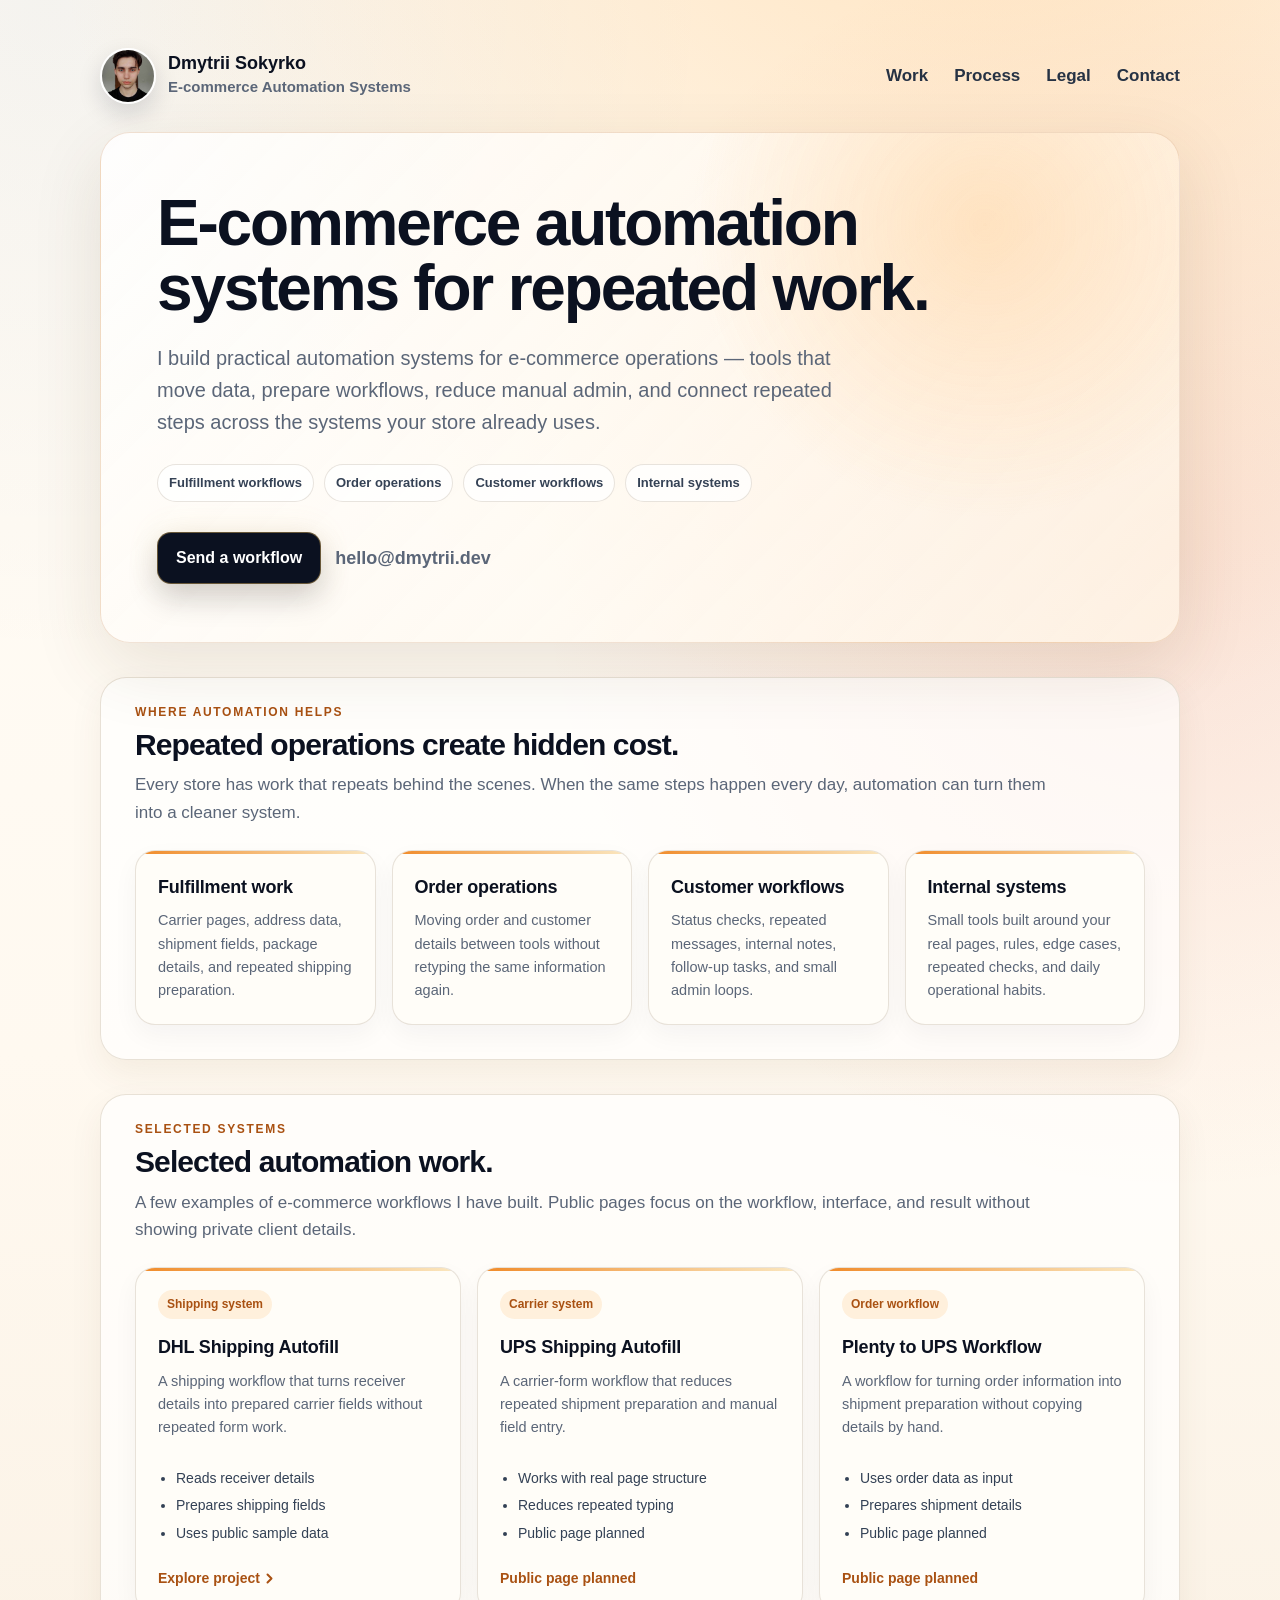
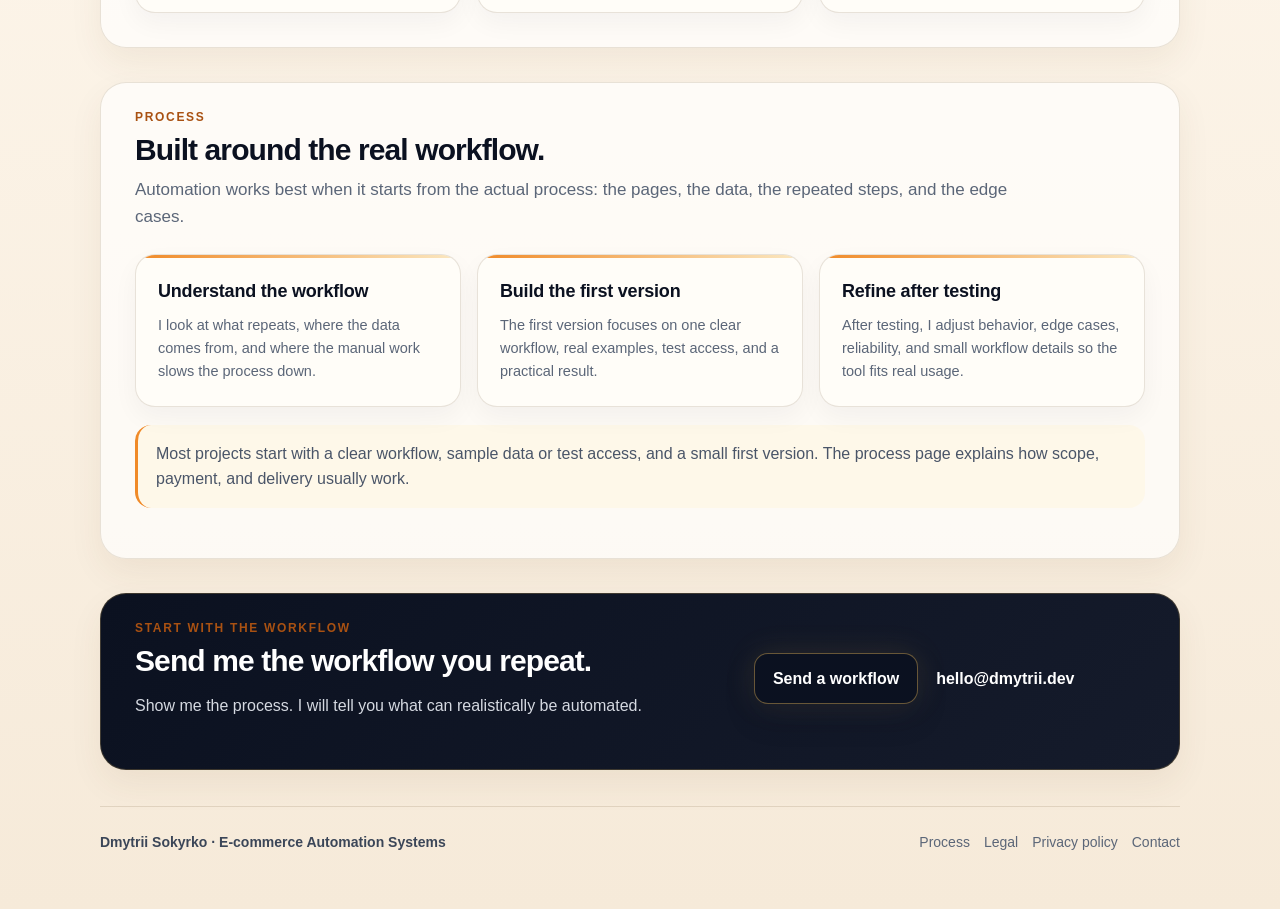
==== index.html @ 14b7df11 "Update index.html" ====
<!DOCTYPE html>
<html lang="en">
<head>
  <meta charset="UTF-8" />
  <meta name="viewport" content="width=device-width, initial-scale=1.0" />

  <title>Dmytrii Sokyrko — E-commerce Automation Systems</title>
  <meta name="description" content="Custom browser automation and workflow tools for repetitive e-commerce operations." />

  <link rel="stylesheet" href="site.css" />
</head>

<body>
  <main class="page">
    <nav class="nav">
      <a class="brand" href="/">
        <img class="avatar" src="profile.jpg" alt="Dmytrii Sokyrko" />
        <span class="brand-text">
          <strong>Dmytrii Sokyrko</strong>
          <span>E-commerce Automation Systems</span>
        </span>
      </a>

      <div class="nav-links">
        <a href="#work">Work</a>
        <a href="/process">Process</a>
        <a href="/legal">Legal</a>
        <a href="mailto:hello@dmytrii.dev">Contact</a>
      </div>
    </nav>

    <section class="hero hero-showcase">
      <div class="hero-copy">    
        <h1>E-commerce automation systems for repeated work.</h1>
    
        <p class="hero-subtitle">
          I build practical automation systems for e-commerce operations — tools that move data,
          prepare workflows, reduce manual admin, and connect repeated steps across the systems your store already uses.
        </p>
    
        <div class="hero-proof">
          <span class="proof-pill">Fulfillment workflows</span>
          <span class="proof-pill">Order operations</span>
          <span class="proof-pill">Customer workflows</span>
          <span class="proof-pill">Internal systems</span>
        </div>
    
        <div class="actions">
          <a class="button button-primary" href="mailto:hello@dmytrii.dev" onclick="handleContactClick(event)">Send a workflow</a>
          <button class="email-button" type="button" onclick="copyEmail()">hello@dmytrii.dev</button>
        </div>
      </div>
    </section>

    <section class="section">
      <div class="section-header">
        <div class="kicker">Where automation helps</div>
        <h2>Repeated operations create hidden cost.</h2>
        <p>
          Every store has work that repeats behind the scenes. When the same steps happen every day,
          automation can turn them into a cleaner system.
        </p>
      </div>

      <div class="grid-4">
        <div class="card">
          <h3>Fulfillment work</h3>
          <p>Carrier pages, address data, shipment fields, package details, and repeated shipping preparation.</p>
        </div>
        
        <div class="card">
          <h3>Order operations</h3>
          <p>Moving order and customer details between tools without retyping the same information again.</p>
        </div>
        
        <div class="card">
          <h3>Customer workflows</h3>
          <p>Status checks, repeated messages, internal notes, follow-up tasks, and small admin loops.</p>
        </div>
        
        <div class="card">
          <h3>Internal systems</h3>
          <p>Small tools built around your real pages, rules, edge cases, repeated checks, and daily operational habits.</p>
        </div>
      </div>
    </section>

    <section class="section" id="work">
      <div class="section-header">
        <div class="kicker">Selected systems</div>
        <h2>Selected automation work.</h2>
        <p>
          A few examples of e-commerce workflows I have built. Public pages focus on the workflow,
          interface, and result without showing private client details.
        </p>
      </div>

      <div class="grid-3">
        <a class="card work-card" href="/dhl-shipping-autofill">
          <span class="tag">Shipping system</span>
            <h3>DHL Shipping Autofill</h3>
            <p>A shipping workflow that turns receiver details into prepared carrier fields without repeated form work.</p>
            <ul>
              <li>Reads receiver details</li>
              <li>Prepares shipping fields</li>
              <li>Uses public sample data</li>
            </ul>
            <div class="bottom">
              Explore project
              <svg class="hover-arrow" viewBox="0 0 10 10" aria-hidden="true">
                <path class="arrow-line" d="M0.5 5.5h7"></path>
                <path class="arrow-head" d="M1.5 1.5l4 4-4 4"></path>
              </svg>
            </div>
          </a>
        
        <div class="card work-card">
          <span class="tag">Carrier system</span>
            <h3>UPS Shipping Autofill</h3>
            <p>A carrier-form workflow that reduces repeated shipment preparation and manual field entry.</p>
            <ul>
              <li>Works with real page structure</li>
              <li>Reduces repeated typing</li>
              <li>Public page planned</li>
            </ul>
          <span class="bottom">Public page planned</span>
        </div>
        
        <div class="card work-card">
          <span class="tag">Order workflow</span>
            <h3>Plenty to UPS Workflow</h3>
            <p>A workflow for turning order information into shipment preparation without copying details by hand.</p>
            <ul>
              <li>Uses order data as input</li>
              <li>Prepares shipment details</li>
              <li>Public page planned</li>
            </ul>
            <span class="bottom">Public page planned</span>
          </div>
        </div>
    </section>

    <section class="section">
      <div class="section-header">
        <div class="kicker">Process</div>
        <h2>Built around the real workflow.</h2>
        <p>
          Automation works best when it starts from the actual process: the pages, the data, the repeated steps, and the edge cases.
        </p>
      </div>

      <div class="grid-3 steps">
        <div class="card step">
          <h3>Understand the workflow</h3>
          <p>I look at what repeats, where the data comes from, and where the manual work slows the process down.</p>
        </div>
        
        <div class="card step">
          <h3>Build the first version</h3>
          <p>The first version focuses on one clear workflow, real examples, test access, and a practical result.</p>
        </div>
        
        <div class="card step">
          <h3>Refine after testing</h3>
          <p>After testing, I adjust behavior, edge cases, reliability, and small workflow details so the tool fits real usage.</p>
        </div>
      </div>

      <p class="note" style="margin-top: 18px;">
        Most projects start with a clear workflow, sample data or test access, and a small first version. The process page explains how scope, payment, and delivery usually work.
      </p>
    </section>

    <section class="section section-dark">
      <div class="cta-panel">
        <div>
          <div class="kicker">Start with the workflow</div>
          <h2>Send me the workflow you repeat.</h2>
          <p>
            Show me the process. I will tell you what can realistically be automated.
          </p>
        </div>

        <div class="cta-actions">
          <a class="button button-primary" href="mailto:hello@dmytrii.dev" onclick="handleContactClick(event)">Send a workflow</a>
          <button class="email-button" style="color: white;" type="button" onclick="copyEmail()">hello@dmytrii.dev</button>
        </div>
      </div>
    </section>

    <footer class="footer">
      <div class="footer-brand">Dmytrii Sokyrko · E-commerce Automation Systems</div>
      <div class="footer-links">
        <a href="/process">Process</a>
        <a href="/legal">Legal</a>
        <a href="/privacy">Privacy policy</a>
        <a href="mailto:hello@dmytrii.dev">Contact</a>
      </div>
    </footer>
  </main>

  <div id="toast" class="toast">Email copied to clipboard</div>

  <script>
    const email = "hello@dmytrii.dev";
    const toastDurationMs = 4500;

    async function copyEmail() {
      try {
        await navigator.clipboard.writeText(email);
        showToast("Email copied to clipboard");
      } catch (error) {
        showToast("Copy failed — email: " + email);
      }
    }

    function handleContactClick(event) {
      let leftPage = false;

      const markLeft = () => {
        leftPage = true;
      };

      window.addEventListener("blur", markLeft, { once: true });
      window.addEventListener("pagehide", markLeft, { once: true });
      document.addEventListener("visibilitychange", () => {
        if (document.visibilityState === "hidden") {
          leftPage = true;
        }
      }, { once: true });

      setTimeout(() => {
        if (!leftPage && document.visibilityState === "visible") {
          showToast("Mail app did not open. You can copy the email address instead.");
        }
      }, 1600);
    }

    function showToast(message) {
      const toast = document.getElementById("toast");
      toast.textContent = message;
      toast.classList.add("show");

      setTimeout(() => {
        toast.classList.remove("show");
      }, toastDurationMs);
    }
  </script>
</body>
</html>
---- site.css ----
:root {
  --bg: #fff9f0;
  --bg-2: #f6ead9;
  --card: #fffdf8;
  --text: #0b1120;
  --muted: #5b6678;
  --muted-2: #7a8494;
  --line: rgba(92, 64, 34, 0.14);
  --line-dark: rgba(255,255,255,0.14);

  --gold: #f08a28;
  --gold-dark: #a95112;
  --gold-light: #ffba6a;
  --gold-soft: #fff0dc;
  --ember: #df5633;
  --ivory: #fffaf2;

  --dark: #0b1120;
  --dark-2: #111827;

  --shadow: 0 24px 70px rgba(84, 54, 22, 0.12);
  --shadow-soft: 0 14px 34px rgba(84, 54, 22, 0.065);
}

* {
  box-sizing: border-box;
}

html {
  scroll-behavior: smooth;
}

body {
  margin: 0;
  font-family: Inter, Arial, sans-serif;
  color: var(--text);
  line-height: 1.6;
  position: relative;
  overflow-x: hidden;
  background:
    radial-gradient(circle at 78% -10%, rgba(255, 176, 78, 0.36), transparent 33%),
    radial-gradient(circle at 92% 22%, rgba(223, 86, 51, 0.15), transparent 28%),
    radial-gradient(circle at 4% 0%, rgba(11, 17, 32, 0.045), transparent 24%),
    linear-gradient(180deg, #fffdf8 0%, var(--bg) 42%, var(--bg-2) 100%);
}

a {
  color: inherit;
}

.page {
  width: min(1080px, calc(100% - 36px));
  margin: 0 auto;
  padding: 30px 0 56px;
  position: relative;
  z-index: 1;
}

.nav {
  display: flex;
  justify-content: space-between;
  align-items: center;
  gap: 22px;
  padding: 18px 0 20px;
}

.brand {
  display: flex;
  align-items: center;
  gap: 12px;
  text-decoration: none;
}

.avatar {
  width: 56px;
  height: 56px;
  border-radius: 999px;
  object-fit: cover;
  border: 2px solid white;
  box-shadow: 0 10px 24px rgba(15, 23, 42, 0.14);
}

.brand-text {
  display: flex;
  flex-direction: column;
  gap: 1px;
}

.brand-text strong {
  font-size: 18px;
  line-height: 1.2;
}

.brand-text span {
  font-size: 15px;
  color: var(--muted);
  font-weight: 720;
}

.nav-links {
  display: flex;
  align-items: center;
  gap: 26px;
  font-size: 17px;
  font-weight: 800;
  color: #263244;
}

.nav-links a {
  text-decoration: none;
}

.nav-links a:hover {
  color: var(--gold);
}

.hero {
  margin-top: 8px;
  background: rgba(255,255,255,0.62);
  border: 1px solid rgba(231, 224, 212, 0.86);
  border-radius: 30px;
  padding: 42px 48px;
  box-shadow: var(--shadow);
  position: relative;
  overflow: hidden;
}

.eyebrow {
  display: inline-flex;
  align-items: center;
  gap: 9px;
  padding: 7px 11px;
  border-radius: 999px;
  background: var(--gold-soft);
  color: var(--gold-dark);
  font-size: 13px;
  font-weight: 800;
  margin-bottom: 22px;
  position: relative;
  z-index: 1;
}

.eyebrow::before {
  content: "";
  width: 7px;
  height: 7px;
  border-radius: 999px;
  background: var(--gold);
  box-shadow: 0 0 18px rgba(201, 138, 22, 0.65);
}

.hero .eyebrow {
  display: none;
}

h1 {
  max-width: 920px;
  font-size: clamp(40px, 5.8vw, 64px);
  line-height: 1.02;
  letter-spacing: -2.2px;
  margin: 0 0 20px;
  position: relative;
  z-index: 1;
}

.hero-subtitle {
  max-width: 760px;
  font-size: 20px;
  color: var(--muted);
  margin: 0 0 26px;
  position: relative;
  z-index: 1;
}

.hero-proof {
  display: flex;
  flex-wrap: wrap;
  gap: 10px;
  margin-bottom: 30px;
  position: relative;
  z-index: 1;
}

.proof-pill {
  padding: 8px 11px;
  border-radius: 999px;
  background: rgba(255,255,255,0.78);
  border: 1px solid var(--line);
  color: #354255;
  font-size: 13px;
  font-weight: 760;
}

.actions {
  display: flex;
  align-items: center;
  flex-wrap: wrap;
  gap: 14px;
  position: relative;
  z-index: 1;
}

.button {
  display: inline-flex;
  align-items: center;
  justify-content: center;
  min-height: 46px;
  padding: 12px 18px;
  border-radius: 14px;
  text-decoration: none;
  font-weight: 850;
  transition: transform 0.15s ease, box-shadow 0.15s ease, background 0.15s ease, border-color 0.15s ease;
}

.button-primary {
  background: var(--dark);
  color: white;
  border: 1px solid rgba(242, 193, 93, 0.40);
  box-shadow: 0 14px 30px rgba(11, 17, 32, 0.18), 0 0 32px rgba(242, 193, 93, 0.12);
}

.button-primary:hover {
  transform: translateY(-2px);
  box-shadow: 0 18px 36px rgba(11, 17, 32, 0.22), 0 0 42px rgba(242, 193, 93, 0.18);
}

.button-secondary {
  background: rgba(255,255,255,0.75);
  color: var(--dark);
  border: 1px solid var(--line);
}

.button-secondary:hover {
  transform: translateY(-2px);
  border-color: rgba(201, 138, 22, 0.45);
}

.email-button {
  border: 0;
  background: transparent;
  color: var(--muted);
  font: inherit;
  font-weight: 800;
  cursor: pointer;
  padding: 0;
}

.hero .email-button {
  font-size: 18px;
}

.hero-showcase {
  min-height: 470px;
  display: grid;
  grid-template-columns: minmax(0, 1.08fr) 390px;
  gap: 44px;
  align-items: center;
  padding: 48px;
  background:
    radial-gradient(circle at 82% 18%, rgba(255, 186, 106, 0.32), transparent 30%),
    linear-gradient(135deg, rgba(255,255,255,0.82), rgba(255,246,232,0.70));
  border-color: rgba(169, 81, 18, 0.16);
}

.hero-copy {
  position: relative;
  z-index: 1;
}

.hero-label {
  width: fit-content;
  margin-bottom: 20px;
  color: var(--gold-dark);
  font-size: 12px;
  font-weight: 900;
  letter-spacing: 0.14em;
  text-transform: uppercase;
}

.hero-showcase h1 {
  max-width: 720px;
}

.hero-showcase .hero-subtitle {
  max-width: 690px;
}

.visual-node-warm {
  background:
    radial-gradient(circle at 92% 0%, rgba(255, 186, 106, 0.42), transparent 40%),
    linear-gradient(135deg, rgba(255,249,240,0.94), rgba(255,235,207,0.72));
  border-color: rgba(240, 138, 40, 0.32);
}

.visual-node small {
  display: block;
  margin-bottom: 5px;
  color: var(--gold-dark);
  font-size: 11px;
  font-weight: 900;
  letter-spacing: 0.12em;
  text-transform: uppercase;
}

.visual-node strong {
  display: block;
  color: var(--text);
  font-size: 18px;
  line-height: 1.2;
  letter-spacing: -0.35px;
}

.visual-node p {
  margin: 6px 0 0;
  color: var(--muted);
  font-size: 13px;
}

.visual-footer span {
  width: 8px;
  height: 8px;
  border-radius: 999px;
  background: var(--gold);
  box-shadow: 0 0 20px rgba(240, 138, 40, 0.7);
}

.visual-footer p {
  margin: 0;
  color: var(--muted);
  font-size: 13px;
  font-weight: 760;
}

.email-button:hover {
  color: var(--gold);
  text-decoration: underline;
}

section {
  margin-top: 34px;
}

.section {
  padding: 28px 34px 34px;
  border: 1px solid rgba(231, 224, 212, 0.95);
  border-radius: 26px;
  background: rgba(255,255,255,0.68);
  box-shadow: var(--shadow-soft);
}

.section-dark {
  background: linear-gradient(135deg, #0b1120 0%, #151b2b 100%);
  color: white;
  border-color: rgba(242, 193, 93, 0.20);
}

.section-dark p {
  color: #d5d9e1;
}

.section-header {
  max-width: 920px;
  margin-bottom: 24px;
}

.kicker {
  color: var(--gold-dark);
  font-size: 12px;
  font-weight: 900;
  letter-spacing: 0.14em;
  text-transform: uppercase;
  margin-bottom: 11px;
  line-height: 1;
}

h2 {
  font-size: 30px;
  line-height: 1.08;
  letter-spacing: -0.9px;
  margin: 0 0 10px;
}

.section-header p {
  color: var(--muted);
  margin: 0;
  font-size: 17px;
}

.grid-2,
.grid-3,
.grid-4 {
  display: grid;
  gap: 16px;
}

.grid-2 {
  grid-template-columns: repeat(2, 1fr);
}

.grid-3 {
  grid-template-columns: repeat(3, 1fr);
}

.grid-4 {
  grid-template-columns: repeat(4, 1fr);
}

.card {
  background: var(--card);
  border: 1px solid var(--line);
  border-radius: 20px;
  padding: 22px;
  box-shadow: 0 10px 26px rgba(15, 23, 42, 0.045);
  position: relative;
  overflow: hidden;
  transition: transform 0.22s ease, border-color 0.22s ease, box-shadow 0.22s ease;
}

.card::before {
  content: "";
  position: absolute;
  inset: 0 0 auto 0;
  height: 3px;
  background: linear-gradient(90deg, var(--gold), rgba(242, 193, 93, 0.35));
}

.card h3 {
  margin: 0 0 8px;
  font-size: 18px;
  letter-spacing: -0.2px;
}

.card p {
  margin: 0;
  color: var(--muted);
  font-size: 14.5px;
}

.card ul {
  margin: 14px 0 0;
  padding-left: 18px;
  color: #334155;
  font-size: 14px;
}

.card li {
  margin: 5px 0;
}

.work-card {
  display: flex;
  flex-direction: column;
  min-height: 300px;
  text-decoration: none;
}

.work-card:hover {
  transform: translateY(-4px);
  border-color: rgba(184, 135, 45, 0.48);
  box-shadow: 0 18px 38px rgba(15, 23, 42, 0.08);
}

.work-card p {
  min-height: 78px;
}

.work-card ul {
  min-height: 86px;
}

.tag {
  width: fit-content;
  display: inline-flex;
  margin-bottom: 14px;
  padding: 5px 9px;
  border-radius: 999px;
  color: var(--gold-dark);
  background: var(--gold-soft);
  font-size: 12px;
  font-weight: 850;
}

.work-card .bottom {
  margin-top: auto;
  padding-top: 18px;
  font-size: 14px;
  font-weight: 900;
  color: var(--gold-dark);
  display: inline-flex;
  align-items: center;
  gap: 6px;
  width: fit-content;
}

.hover-arrow {
  width: 10px;
  height: 10px;
  fill: none;
  stroke: currentColor;
  stroke-width: 2;
  stroke-linecap: round;
  stroke-linejoin: round;
  overflow: visible;
  transform: translateY(0px);
}

.hover-arrow .arrow-line {
  stroke-dasharray: 7;
  stroke-dashoffset: 7;
  transition: stroke-dashoffset 0.22s ease;
}

.hover-arrow .arrow-head {
  transition: transform 0.22s ease;
}

.work-card:hover .hover-arrow .arrow-line {
  stroke-dashoffset: 0;
}

.work-card:hover .hover-arrow .arrow-head {
  transform: translateX(2px);
}

.note {
  border-left: 3px solid var(--gold);
  padding: 16px 18px;
  background: rgba(255, 245, 220, 0.48);
  border-radius: 16px;
  color: #4a5568;
}

.cta-panel {
  display: flex;
  justify-content: flex-start;
  align-items: center;
  gap: 112px;
}

.cta-panel > div:first-child {
  max-width: 620px;
}

.cta-actions {
  display: flex;
  align-items: center;
  gap: 18px;
  flex-wrap: wrap;
}

.cta-panel h2 {
  margin-bottom: 8px;
}

.footer {
  margin-top: 36px;
  padding-top: 24px;
  border-top: 1px solid var(--line);
  display: flex;
  justify-content: space-between;
  align-items: center;
  gap: 20px;
  color: var(--muted);
  font-size: 14px;
}

.footer-brand {
  font-weight: 780;
  color: #3b4658;
}

.footer-links {
  display: flex;
  gap: 14px;
  flex-wrap: wrap;
}

.footer a {
  color: var(--muted);
  text-decoration: none;
}

.footer a:hover {
  color: var(--gold);
}

.content-page {
  max-width: 850px;
}

.content-block {
  background: rgba(255,255,255,0.72);
  border: 1px solid var(--line);
  border-radius: 24px;
  padding: 30px;
  box-shadow: var(--shadow-soft);
}

.content-block h1 {
  font-size: clamp(38px, 6vw, 58px);
  margin-bottom: 18px;
}

.content-block h2 {
  margin-top: 28px;
  font-size: 24px;
}

.content-block p,
.content-block li {
  color: var(--muted);
}

.content-block a {
  color: var(--gold);
  font-weight: 750;
}

.process-hero .eyebrow {
  display: inline-flex;
}

.process-hero h1 {
  max-width: 860px;
}

.process-timeline {
  display: grid;
  gap: 14px;
}

.process-step {
  display: grid;
  grid-template-columns: 58px 1fr;
  gap: 18px;
  align-items: start;
  padding: 20px;
  border: 1px solid var(--line);
  border-radius: 20px;
  background: rgba(255,255,255,0.76);
  box-shadow: 0 10px 26px rgba(15, 23, 42, 0.04);
}

.step-number {
  width: 42px;
  height: 42px;
  border-radius: 14px;
  display: inline-flex;
  align-items: center;
  justify-content: center;
  background: var(--dark);
  color: var(--gold-light);
  font-size: 13px;
  font-weight: 900;
  letter-spacing: -0.2px;
  box-shadow: 0 12px 24px rgba(11, 17, 32, 0.14);
}

.process-step h3 {
  margin: 0 0 6px;
  font-size: 18px;
  letter-spacing: -0.25px;
}

.process-step p {
  margin: 0;
  color: var(--muted);
  font-size: 15px;
}

.process-hero-split {
  display: grid;
  grid-template-columns: minmax(0, 1.25fr) 360px;
  gap: 42px;
  align-items: center;
}

.process-hero-copy .actions {
  margin-top: 28px;
}

.process-brief {
  padding: 22px;
  border-radius: 24px;
  background:
    linear-gradient(180deg, rgba(255,255,255,0.86), rgba(255,250,241,0.74));
  border: 1px solid rgba(184, 135, 45, 0.22);
  box-shadow: 0 18px 42px rgba(15, 23, 42, 0.08);
}

.process-brief-label {
  margin-bottom: 18px;
  color: var(--gold-dark);
  font-size: 12px;
  font-weight: 900;
  letter-spacing: 0.16em;
  text-transform: uppercase;
}

.brief-row {
  display: grid;
  grid-template-columns: 38px 1fr;
  gap: 12px;
  align-items: start;
  padding: 14px 0;
  border-top: 1px solid rgba(184, 135, 45, 0.16);
}

.brief-row:first-of-type {
  border-top: 0;
  padding-top: 0;
}

.brief-row:last-child {
  padding-bottom: 0;
}

.brief-row span {
  width: 30px;
  height: 30px;
  border-radius: 11px;
  display: inline-flex;
  align-items: center;
  justify-content: center;
  background: var(--dark);
  color: var(--gold-light);
  font-size: 12px;
  font-weight: 900;
}

.brief-row p {
  margin: 3px 0 0;
  color: var(--muted);
  font-size: 14px;
  line-height: 1.55;
}

.process-split-section {
  display: grid;
  grid-template-columns: 0.78fr 1.22fr;
  gap: 38px;
  align-items: start;
}

.process-side-copy h2 {
  margin: 8px 0 10px;
  font-size: clamp(30px, 3vw, 42px);
  letter-spacing: -1.2px;
}

.process-side-copy p {
  margin: 0;
  color: var(--muted);
  font-size: 17px;
}

.materials-board {
  border: 1px solid var(--line);
  border-radius: 24px;
  overflow: hidden;
  background: rgba(255,255,255,0.72);
  box-shadow: 0 14px 34px rgba(15, 23, 42, 0.05);
}

.material-row {
  display: grid;
  grid-template-columns: 170px 1fr;
  gap: 20px;
  padding: 20px 22px;
  border-top: 1px solid var(--line);
}

.material-row:first-child {
  border-top: 0;
}

.material-row span {
  color: var(--text);
  font-size: 15px;
  font-weight: 900;
}

.material-row p {
  margin: 0;
  color: var(--muted);
  font-size: 15px;
}

.process-wide-note {
  grid-column: 1 / -1;
  margin-top: 4px;
}

.scope-panel {
  display: grid;
  grid-template-columns: 1fr 1fr;
  gap: 0;
  overflow: hidden;
  border: 1px solid var(--line);
  border-radius: 24px;
  background: rgba(255,255,255,0.74);
  box-shadow: 0 14px 34px rgba(15, 23, 42, 0.05);
}

.scope-column {
  padding: 26px;
}

.scope-column + .scope-column {
  border-left: 1px solid var(--line);
}

.scope-column-muted {
  background: rgba(255,244,220,0.34);
}

.scope-column h3 {
  margin: 0 0 14px;
  font-size: 20px;
  letter-spacing: -0.35px;
}

.scope-column ul {
  margin: 0;
  padding-left: 20px;
  color: var(--muted);
}

.scope-column li {
  margin: 9px 0;
  line-height: 1.55;
}

.process-hero-flat {
  margin-top: 22px;
  padding: 54px 0 42px;
}

.process-hero-flat h1 {
  max-width: 720px;
  font-size: clamp(42px, 5vw, 62px);
}

.process-hero-flat .hero-subtitle {
  max-width: 660px;
}

.process-hero-flat .eyebrow {
  display: inline-flex;
}

.process-hero-flat .process-brief {
  background: rgba(255,255,255,0.54);
  box-shadow: none;
}

.process-timeline {
  position: relative;
  gap: 0;
  padding-left: 22px;
}

.process-timeline::before {
  content: "";
  position: absolute;
  left: 42px;
  top: 18px;
  bottom: 18px;
  width: 1px;
  background: linear-gradient(180deg, rgba(184,135,45,0.42), rgba(184,135,45,0.08));
}

.process-step {
  position: relative;
  grid-template-columns: 58px minmax(0, 1fr);
  padding: 18px 0 22px;
  border: 0;
  border-radius: 0;
  background: transparent;
  box-shadow: none;
}

.process-step + .process-step {
  border-top: 1px solid rgba(231, 224, 212, 0.72);
}

.step-number {
  position: relative;
  z-index: 1;
  width: 40px;
  height: 40px;
  border-radius: 13px;
  box-shadow: 0 10px 22px rgba(11, 17, 32, 0.12);
}

.process-step h3 {
  font-size: 19px;
}

.process-step p {
  max-width: 820px;
  font-size: 15.5px;
}

.process-split-section,
.scope-section {
  background: rgba(255,255,255,0.54);
}

.materials-board,
.scope-panel {
  background: rgba(255,255,255,0.58);
  box-shadow: none;
}

.material-row {
  padding: 18px 20px;
}

.scope-column {
  padding: 24px;
}

.process-hero-simple {
  max-width: 820px;
  margin-top: 56px;
  padding: 58px 0 52px;
}

.process-hero-simple h1 {
  max-width: 780px;
  font-size: clamp(44px, 5.4vw, 68px);
}

.process-hero-simple .hero-subtitle {
  max-width: 720px;
}

.process-notes {
  margin-top: 34px;
  padding: 6px 34px 8px;
}

.notes-intro {
  max-width: 760px;
  margin-bottom: 28px;
}

.notes-intro h2 {
  font-size: 30px;
}

.notes-intro p {
  margin: 0;
  color: var(--muted);
  font-size: 17px;
}

.notes-list {
  border-top: 1px solid var(--line);
}

.note-line {
  display: grid;
  grid-template-columns: 260px 1fr;
  gap: 42px;
  padding: 24px 0;
  border-bottom: 1px solid var(--line);
}

.note-line h3 {
  margin: 0;
  font-size: 18px;
  letter-spacing: -0.25px;
}

.note-line p {
  margin: 0;
  max-width: 680px;
  color: var(--muted);
  font-size: 15.5px;
}

.legal-table {
  width: 100%;
  border-collapse: collapse;
  margin: 18px 0 0;
}

.legal-table th,
.legal-table td {
  text-align: left;
  vertical-align: top;
  padding: 12px 0;
  border-bottom: 1px solid var(--line);
}

.legal-table th {
  width: 210px;
  color: var(--text);
}

.toast {
  position: fixed;
  left: 50%;
  bottom: 28px;
  transform: translateX(-50%);
  background: var(--dark);
  color: white;
  padding: 12px 16px;
  border-radius: 999px;
  font-size: 14px;
  font-weight: 750;
  box-shadow: 0 14px 30px rgba(15, 23, 42, 0.22);
  opacity: 0;
  pointer-events: none;
  transition: opacity 0.2s ease, transform 0.2s ease;
  z-index: 50;
}

.toast.show {
  opacity: 1;
  transform: translateX(-50%) translateY(-4px);
}

.hero-showcase {
  grid-template-columns: 1fr;
  min-height: 430px;
  padding: 58px 56px;
}

.hero-showcase .hero-copy {
  max-width: 780px;
}

.hero-showcase h1 {
  max-width: 780px;
}

.hero-showcase .hero-subtitle {
  max-width: 720px;
}

@media (max-width: 860px) {
  .nav {
    align-items: flex-start;
    flex-direction: column;
  }

  .nav-links {
    width: 100%;
    justify-content: space-between;
  }

  .hero {
    padding: 32px;
  }

  .grid-2,
  .grid-3,
  .grid-4 {
    grid-template-columns: 1fr;
  }

  .process-hero-split,
  .process-split-section,
  .scope-panel {
    grid-template-columns: 1fr;
  }

  .scope-column + .scope-column {
    border-left: 0;
    border-top: 1px solid var(--line);
  }

  .material-row {
    grid-template-columns: 1fr;
    gap: 6px;
  }

  .cta-panel {
    align-items: flex-start;
    flex-direction: column;
  }

  .footer {
    flex-direction: column;
  }

  .legal-table th,
  .legal-table td {
    display: block;
    width: 100%;
  }

  .legal-table th {
    padding-bottom: 0;
  }

    .process-hero-simple {
    margin-top: 24px;
    padding: 36px 0 34px;
  }

  .note-line {
    grid-template-columns: 1fr;
    gap: 8px;
  }

    .hero-showcase {
    grid-template-columns: 1fr;
  }

  .hero-visual {
    max-width: 460px;
  }
}

@media (max-width: 520px) {
  .page {
    width: min(100% - 28px, 1080px);
    padding-top: 20px;
  }

  .hero,
  .section,
  .content-block {
    padding: 24px;
    border-radius: 22px;
  }

  .nav-links {
    gap: 12px;
    font-size: 13px;
  }

  .process-step {
    grid-template-columns: 1fr;
    gap: 12px;
  }  

  .process-hero-flat {
    padding: 30px 0 26px;
  }

  .process-timeline {
    padding-left: 0;
  }

  .process-timeline::before {
    display: none;
  }

    .hero-showcase {
    padding: 26px;
    min-height: auto;
  }
}
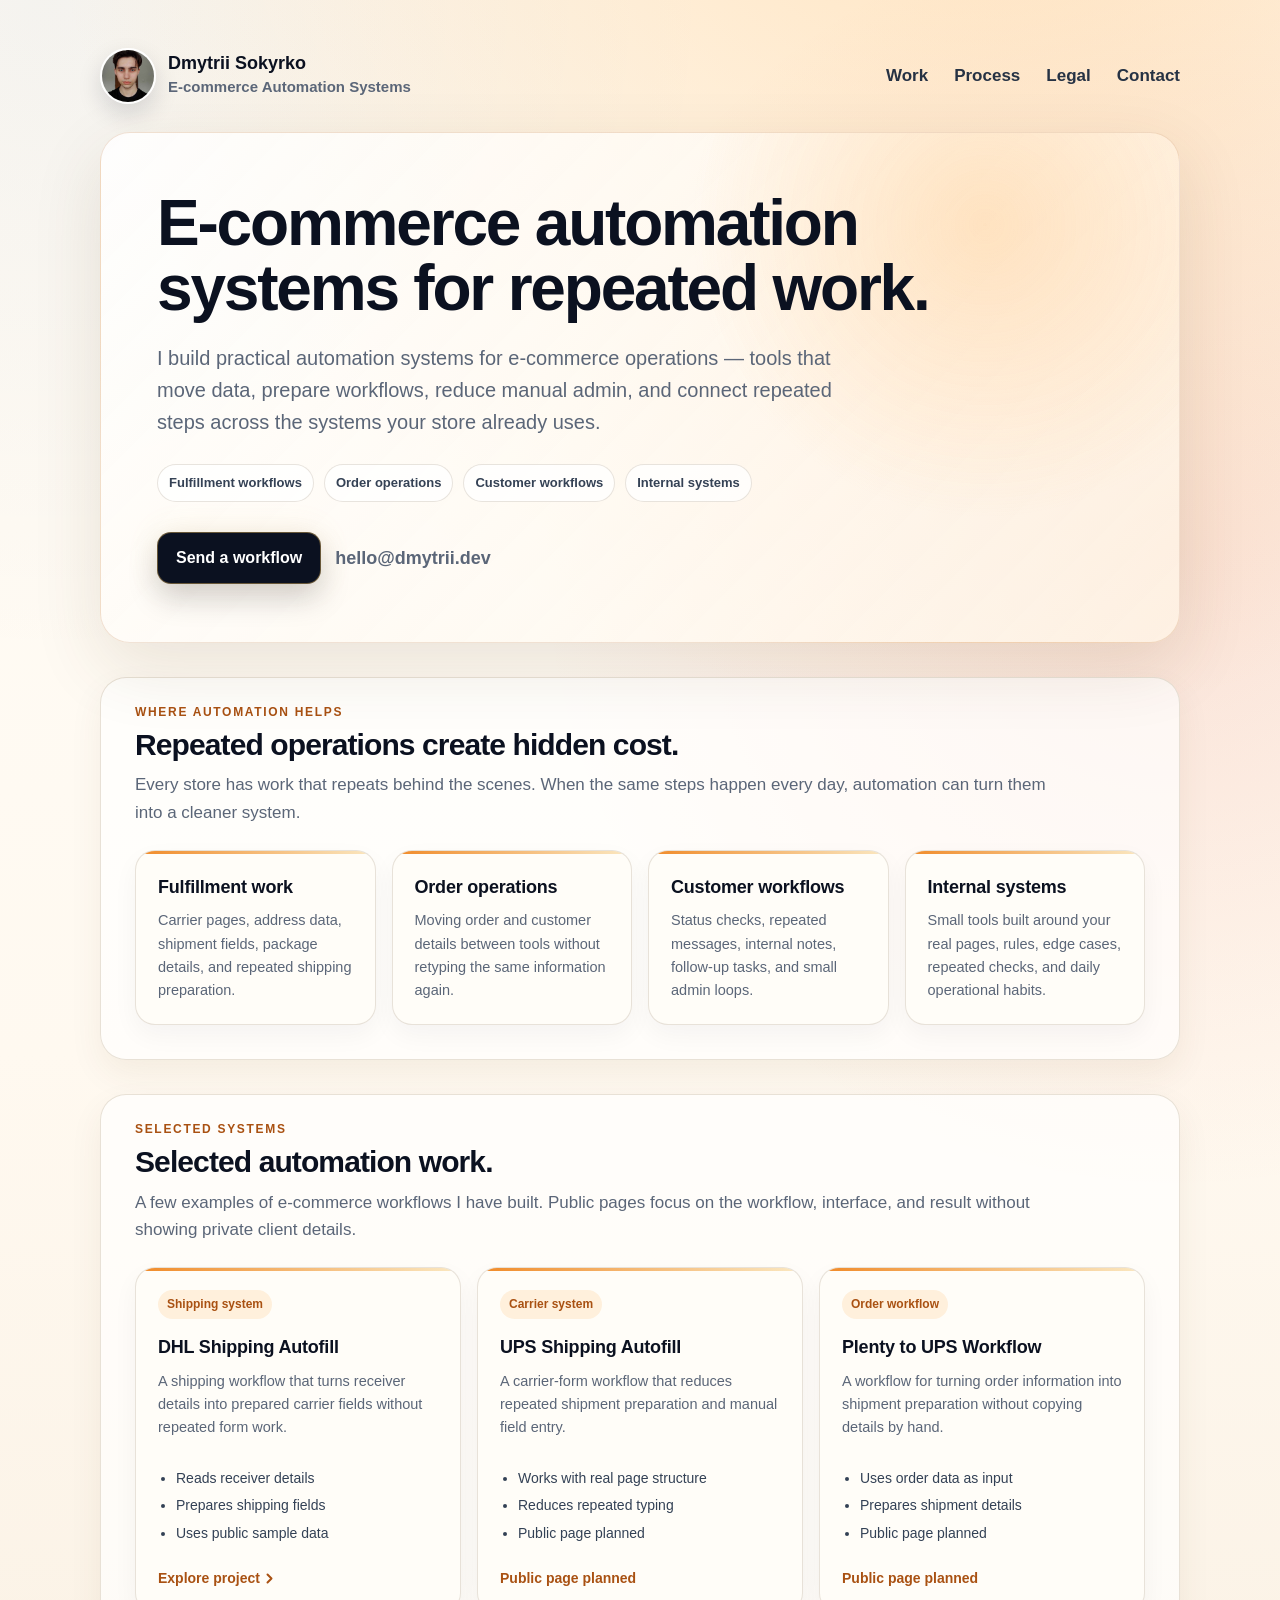
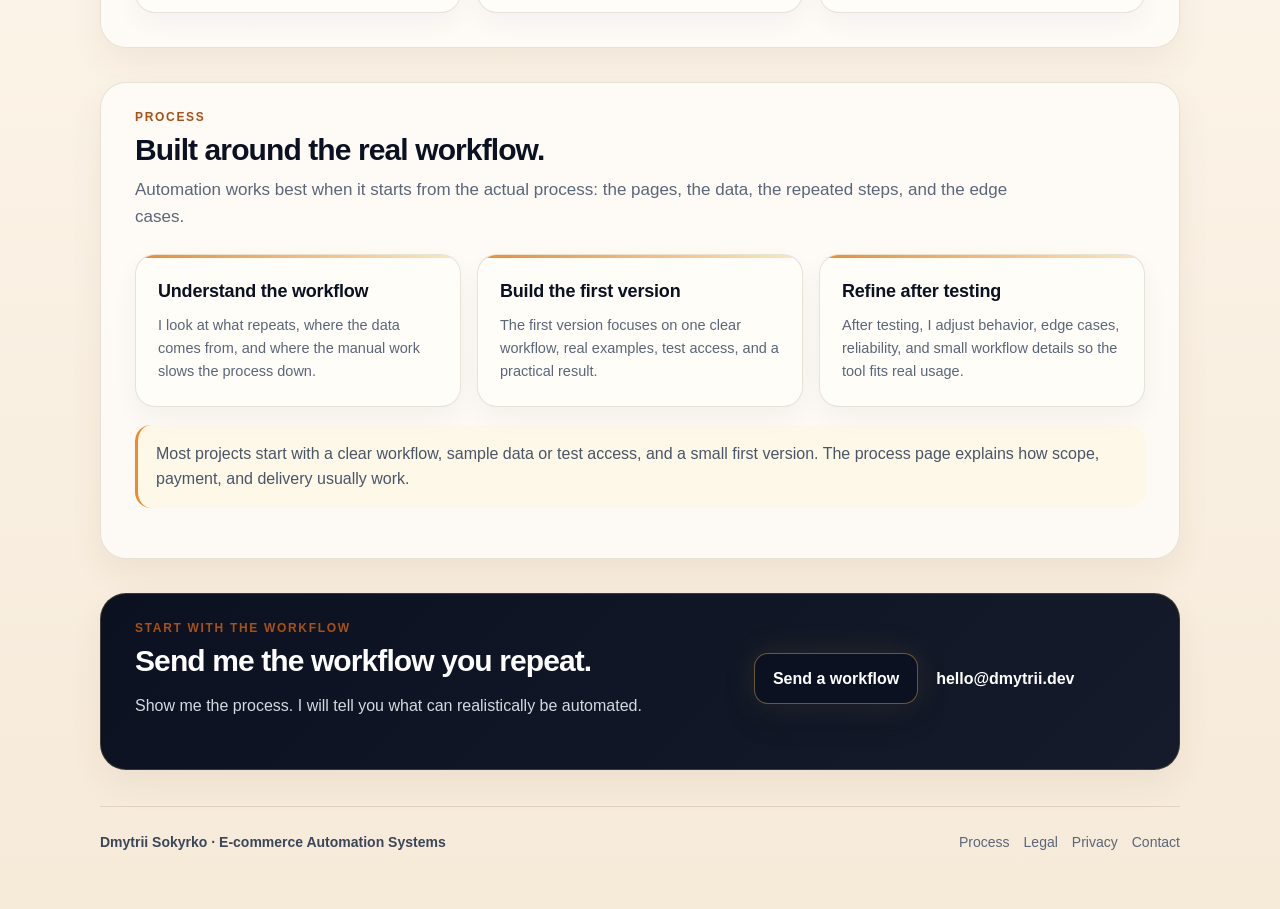
==== commit 9f04fbcd: "Update index.html" ====
--- a/index.html
+++ b/index.html
@@ -193,7 +193,7 @@
       <div class="footer-links">
         <a href="/process">Process</a>
         <a href="/legal">Legal</a>
-        <a href="/privacy">Privacy policy</a>
+        <a href="/privacy">Privacy</a>
         <a href="mailto:hello@dmytrii.dev">Contact</a>
       </div>
     </footer>
--- a/site.css
+++ b/site.css
@@ -616,38 +616,85 @@
   font-weight: 750;
 }
 
-.process-hero .eyebrow {
-  display: inline-flex;
+.process-hero {
+  padding: 52px 48px 48px;
 }
 
 .process-hero h1 {
   max-width: 860px;
 }
 
-.process-timeline {
-  display: grid;
-  gap: 14px;
-}
-
-.process-step {
-  display: grid;
-  grid-template-columns: 58px 1fr;
+.process-hero .hero-subtitle {
+  max-width: 720px;
+}
+
+.process-board {
+  overflow: hidden;
+}
+
+.process-layout {
+  display: grid;
+  grid-template-columns: 310px 1fr;
+  gap: 24px;
+  align-items: start;
+}
+
+.process-anchor {
+  min-height: 100%;
+}
+
+.process-anchor h3 {
+  margin: 0 0 10px;
+  font-size: 24px;
+  letter-spacing: -0.6px;
+  line-height: 1.12;
+}
+
+.process-anchor p {
+  margin: 0;
+  color: var(--muted);
+  font-size: 15px;
+}
+
+.anchor-list {
+  margin-top: 22px;
+  padding-top: 16px;
+  border-top: 1px solid var(--line);
+  display: grid;
+  gap: 10px;
+}
+
+.anchor-list span {
+  color: #354255;
+  font-size: 14px;
+  font-weight: 820;
+}
+
+.process-rows {
+  display: grid;
+  gap: 12px;
+}
+
+.process-row {
+  display: grid;
+  grid-template-columns: 54px minmax(0, 1fr);
   gap: 18px;
-  align-items: start;
-  padding: 20px;
+  align-items: center;
+  padding: 18px;
   border: 1px solid var(--line);
   border-radius: 20px;
-  background: rgba(255,255,255,0.76);
-  box-shadow: 0 10px 26px rgba(15, 23, 42, 0.04);
+  background: rgba(255,255,255,0.62);
+  box-shadow: 0 10px 26px rgba(84, 54, 22, 0.045);
 }
 
 .step-number {
-  width: 42px;
-  height: 42px;
-  border-radius: 14px;
+  width: 40px;
+  height: 40px;
+  border-radius: 13px;
   display: inline-flex;
   align-items: center;
   justify-content: center;
+  justify-self: center;
   background: var(--dark);
   color: var(--gold-light);
   font-size: 13px;
@@ -656,329 +703,478 @@
   box-shadow: 0 12px 24px rgba(11, 17, 32, 0.14);
 }
 
-.process-step h3 {
+.process-row h3 {
   margin: 0 0 6px;
   font-size: 18px;
   letter-spacing: -0.25px;
 }
 
-.process-step p {
+.process-row p {
   margin: 0;
   color: var(--muted);
   font-size: 15px;
 }
 
-.process-hero-split {
-  display: grid;
-  grid-template-columns: minmax(0, 1.25fr) 360px;
-  gap: 42px;
+.process-control .card p {
+  min-height: 72px;
+}
+
+.process-intro {
+  display: grid;
+  grid-template-columns: minmax(0, 1fr) 320px;
+  gap: 36px;
+  align-items: end;
+  margin-top: 34px;
+  padding: 34px 6px 22px;
+}
+
+.process-intro h1 {
+  max-width: 860px;
+  margin-bottom: 18px;
+}
+
+.process-intro-copy p {
+  max-width: 720px;
+  margin: 0;
+  color: var(--muted);
+  font-size: 20px;
+}
+
+.process-intro-note {
+  padding: 20px;
+  border-radius: 22px;
+  border: 1px solid var(--line);
+  background: rgba(255,255,255,0.48);
+  box-shadow: var(--shadow-soft);
+}
+
+.process-intro-note span {
+  display: block;
+  margin-bottom: 8px;
+  color: var(--gold-dark);
+  font-size: 12px;
+  font-weight: 900;
+  letter-spacing: 0.14em;
+  text-transform: uppercase;
+}
+
+.process-intro-note p {
+  margin: 0;
+  color: var(--muted);
+  font-size: 15px;
+}
+
+.process-contact {
+  margin-top: 34px;
+  display: flex;
+  justify-content: space-between;
   align-items: center;
-}
-
-.process-hero-copy .actions {
-  margin-top: 28px;
-}
-
-.process-brief {
-  padding: 22px;
+  gap: 28px;
+  padding: 28px 34px;
+  border: 1px solid var(--line);
+  border-radius: 26px;
+  background:
+    radial-gradient(circle at 92% 0%, rgba(255, 186, 106, 0.20), transparent 36%),
+    rgba(255,255,255,0.62);
+  box-shadow: var(--shadow-soft);
+}
+
+.process-contact h2 {
+  margin-bottom: 8px;
+}
+
+.process-contact p {
+  margin: 0;
+  color: var(--muted);
+  font-size: 16px;
+}
+
+.process-contact-actions {
+  display: flex;
+  align-items: center;
+  gap: 18px;
+  flex-wrap: wrap;
+  flex-shrink: 0;
+}
+
+.legal-intro {
+  display: block;
+  margin-top: 8px;
+  padding: 7px 6px 1px;
+}
+
+.legal-intro h1 {
+  max-width: 860px;
+  margin-bottom: 18px;
+}
+
+.legal-intro p {
+  max-width: 720px;
+  margin: 0;
+  color: var(--muted);
+  font-size: 20px;
+}
+
+.legal-details-section {
+  margin-top: 34px;
+}
+
+.legal-details-card {
+  border: 1px solid var(--line);
+  border-radius: 22px;
+  padding: 6px 24px;
+  background: rgba(255,255,255,0.62);
+  box-shadow: 0 10px 26px rgba(84, 54, 22, 0.045);
+}
+
+.legal-note-grid {
+  display: grid;
+  grid-template-columns: repeat(3, 1fr);
+  gap: 16px;
+  margin-top: 34px;
+}
+
+.legal-note-card {
+  min-height: 172px;
+}
+
+.legal-note-card p {
+  font-size: 15px;
+}
+
+.legal-contact {
+  margin-top: 34px;
+}
+
+.legal-updated {
+  margin: 18px 0 0;
+  color: var(--muted-2);
+  font-size: 14px;
+}
+
+.legal-cover {
+  margin-top: 8px;
+  padding: 18px 6px 28px;
+}
+
+.legal-cover-meta {
+  display: flex;
+  justify-content: space-between;
+  gap: 18px;
+  max-width: 900px;
+  margin-bottom: 28px;
+  padding-bottom: 14px;
+  border-bottom: 1px solid var(--line);
+}
+
+.legal-cover-meta span {
+  color: var(--gold-dark);
+  font-size: 12px;
+  font-weight: 900;
+  letter-spacing: 0.14em;
+  text-transform: uppercase;
+}
+
+.legal-cover-meta span:last-child {
+  color: var(--muted-2);
+}
+
+.legal-cover h1 {
+  max-width: 820px;
+  margin-bottom: 18px;
+}
+
+.legal-cover p {
+  max-width: 720px;
+  margin: 0;
+  color: var(--muted);
+  font-size: 20px;
+}
+
+.legal-ledger {
+  margin-top: 20px;
+  overflow: hidden;
+  border: 1px solid var(--line);
+  border-radius: 28px;
+  background: rgba(255,255,255,0.64);
+  box-shadow: var(--shadow-soft);
+}
+
+.legal-ledger-head {
+  display: flex;
+  justify-content: space-between;
+  gap: 18px;
+  padding: 18px 24px;
+  border-bottom: 1px solid var(--line);
+  background:
+    radial-gradient(circle at 100% 0%, rgba(255, 186, 106, 0.20), transparent 34%),
+    rgba(255,250,242,0.74);
+}
+
+.legal-ledger-head span {
+  color: var(--gold-dark);
+  font-size: 12px;
+  font-weight: 900;
+  letter-spacing: 0.14em;
+  text-transform: uppercase;
+}
+
+.legal-row {
+  display: grid;
+  grid-template-columns: 260px minmax(0, 1fr);
+  gap: 24px;
+  padding: 17px 24px;
+  border-bottom: 1px solid var(--line);
+}
+
+.legal-row:last-child {
+  border-bottom: 0;
+}
+
+.legal-row div:first-child {
+  color: var(--muted-2);
+  font-size: 14px;
+  font-weight: 850;
+}
+
+.legal-row div:last-child {
+  color: var(--text);
+  font-size: 15px;
+  font-weight: 700;
+}
+
+.legal-row a,
+.legal-email-strip a {
+  color: var(--gold-dark);
+  font-weight: 900;
+  text-decoration: none;
+}
+
+.legal-notes {
+  margin-top: 34px;
+  border-top: 1px solid var(--line);
+}
+
+.legal-note {
+  display: grid;
+  grid-template-columns: 260px minmax(0, 1fr);
+  gap: 24px;
+  padding: 22px 6px;
+  border-bottom: 1px solid var(--line);
+}
+
+.legal-note span {
+  color: var(--text);
+  font-size: 17px;
+  font-weight: 900;
+  letter-spacing: -0.25px;
+}
+
+.legal-note p {
+  max-width: 720px;
+  margin: 0;
+  color: var(--muted);
+  font-size: 16px;
+}
+
+.legal-email-strip {
+  margin-top: 34px;
+  display: grid;
+  grid-template-columns: 260px minmax(0, 1fr);
+  gap: 24px;
+  padding: 22px 24px;
+  border: 1px solid var(--line);
   border-radius: 24px;
+  background: rgba(255,255,255,0.54);
+  box-shadow: var(--shadow-soft);
+}
+
+.legal-email-strip span {
+  color: var(--gold-dark);
+  font-size: 12px;
+  font-weight: 900;
+  letter-spacing: 0.14em;
+  text-transform: uppercase;
+}
+
+.legal-email-strip p {
+  margin: 0;
+  color: var(--muted);
+  font-size: 16px;
+}
+
+.legal-registry {
+  margin-top: 20px;
+  display: grid;
+  grid-template-columns: 0.82fr 1.18fr;
+  overflow: hidden;
+  border: 1px solid var(--line);
+  border-radius: 28px;
+  background: rgba(255,255,255,0.64);
+  box-shadow: var(--shadow-soft);
+}
+
+.legal-registry-main {
+  padding: 30px;
+  border-right: 1px solid var(--line);
   background:
-    linear-gradient(180deg, rgba(255,255,255,0.86), rgba(255,250,241,0.74));
-  border: 1px solid rgba(184, 135, 45, 0.22);
-  box-shadow: 0 18px 42px rgba(15, 23, 42, 0.08);
-}
-
-.process-brief-label {
+    radial-gradient(circle at 100% 0%, rgba(255, 186, 106, 0.24), transparent 38%),
+    rgba(255,250,242,0.74);
+}
+
+.registry-label {
+  display: block;
   margin-bottom: 18px;
   color: var(--gold-dark);
   font-size: 12px;
   font-weight: 900;
-  letter-spacing: 0.16em;
+  letter-spacing: 0.14em;
   text-transform: uppercase;
 }
 
-.brief-row {
-  display: grid;
-  grid-template-columns: 38px 1fr;
-  gap: 12px;
-  align-items: start;
-  padding: 14px 0;
-  border-top: 1px solid rgba(184, 135, 45, 0.16);
-}
-
-.brief-row:first-of-type {
-  border-top: 0;
-  padding-top: 0;
-}
-
-.brief-row:last-child {
-  padding-bottom: 0;
-}
-
-.brief-row span {
-  width: 30px;
-  height: 30px;
-  border-radius: 11px;
-  display: inline-flex;
-  align-items: center;
-  justify-content: center;
-  background: var(--dark);
-  color: var(--gold-light);
+.legal-registry-main h2 {
+  margin: 0 0 10px;
+  font-size: clamp(30px, 3vw, 42px);
+  line-height: 1.05;
+  letter-spacing: -1.1px;
+}
+
+.legal-registry-main > p {
+  margin: 0 0 26px;
+  color: var(--muted);
+  font-size: 16px;
+}
+
+.registry-contact {
+  padding-top: 16px;
+  margin-top: 16px;
+  border-top: 1px solid rgba(169, 81, 18, 0.15);
+}
+
+.registry-contact span,
+.registry-item span {
+  display: block;
+  margin-bottom: 5px;
+  color: var(--muted-2);
   font-size: 12px;
   font-weight: 900;
-}
-
-.brief-row p {
-  margin: 3px 0 0;
-  color: var(--muted);
-  font-size: 14px;
-  line-height: 1.55;
-}
-
-.process-split-section {
-  display: grid;
-  grid-template-columns: 0.78fr 1.22fr;
-  gap: 38px;
-  align-items: start;
-}
-
-.process-side-copy h2 {
-  margin: 8px 0 10px;
-  font-size: clamp(30px, 3vw, 42px);
-  letter-spacing: -1.2px;
-}
-
-.process-side-copy p {
-  margin: 0;
-  color: var(--muted);
-  font-size: 17px;
-}
-
-.materials-board {
-  border: 1px solid var(--line);
-  border-radius: 24px;
-  overflow: hidden;
-  background: rgba(255,255,255,0.72);
-  box-shadow: 0 14px 34px rgba(15, 23, 42, 0.05);
-}
-
-.material-row {
-  display: grid;
-  grid-template-columns: 170px 1fr;
-  gap: 20px;
-  padding: 20px 22px;
-  border-top: 1px solid var(--line);
-}
-
-.material-row:first-child {
-  border-top: 0;
-}
-
-.material-row span {
+  letter-spacing: 0.12em;
+  text-transform: uppercase;
+}
+
+.registry-contact p {
+  margin: 0;
   color: var(--text);
   font-size: 15px;
-  font-weight: 900;
-}
-
-.material-row p {
-  margin: 0;
-  color: var(--muted);
-  font-size: 15px;
-}
-
-.process-wide-note {
-  grid-column: 1 / -1;
-  margin-top: 4px;
-}
-
-.scope-panel {
+  font-weight: 750;
+}
+
+.registry-contact a,
+.registry-item a,
+.legal-scope a,
+.legal-email-strip a {
+  color: var(--gold-dark);
+  font-weight: 900;
+  text-decoration: none;
+}
+
+.legal-registry-details {
   display: grid;
   grid-template-columns: 1fr 1fr;
+}
+
+.registry-item {
+  padding: 24px;
+  border-bottom: 1px solid var(--line);
+  border-right: 1px solid var(--line);
+}
+
+.registry-item:nth-child(even) {
+  border-right: 0;
+}
+
+.registry-item:nth-last-child(-n + 2) {
+  border-bottom: 0;
+}
+
+.registry-item-wide {
+  grid-column: span 2;
+  border-right: 0;
+}
+
+.registry-item strong {
+  display: block;
+  color: var(--text);
+  font-size: 16px;
+  line-height: 1.45;
+}
+
+.legal-scope {
+  margin-top: 34px;
+  padding: 28px;
+  border: 1px solid var(--line);
+  border-radius: 28px;
+  background:
+    radial-gradient(circle at 100% 0%, rgba(255, 186, 106, 0.16), transparent 34%),
+    rgba(255,255,255,0.54);
+  box-shadow: var(--shadow-soft);
+}
+
+.legal-scope-head {
+  display: flex;
+  align-items: end;
+  justify-content: space-between;
+  gap: 24px;
+  padding-bottom: 20px;
+  border-bottom: 1px solid var(--line);
+}
+
+.legal-scope-head span {
+  color: var(--gold-dark);
+  font-size: 12px;
+  font-weight: 900;
+  letter-spacing: 0.14em;
+  text-transform: uppercase;
+  white-space: nowrap;
+}
+
+.legal-scope-head h2 {
+  margin: 0;
+  max-width: 620px;
+  font-size: clamp(28px, 3vw, 38px);
+  letter-spacing: -1px;
+}
+
+.legal-scope-grid {
+  display: grid;
+  grid-template-columns: repeat(3, 1fr);
   gap: 0;
-  overflow: hidden;
-  border: 1px solid var(--line);
-  border-radius: 24px;
-  background: rgba(255,255,255,0.74);
-  box-shadow: 0 14px 34px rgba(15, 23, 42, 0.05);
-}
-
-.scope-column {
-  padding: 26px;
-}
-
-.scope-column + .scope-column {
-  border-left: 1px solid var(--line);
-}
-
-.scope-column-muted {
-  background: rgba(255,244,220,0.34);
-}
-
-.scope-column h3 {
-  margin: 0 0 14px;
-  font-size: 20px;
-  letter-spacing: -0.35px;
-}
-
-.scope-column ul {
-  margin: 0;
-  padding-left: 20px;
-  color: var(--muted);
-}
-
-.scope-column li {
-  margin: 9px 0;
-  line-height: 1.55;
-}
-
-.process-hero-flat {
-  margin-top: 22px;
-  padding: 54px 0 42px;
-}
-
-.process-hero-flat h1 {
-  max-width: 720px;
-  font-size: clamp(42px, 5vw, 62px);
-}
-
-.process-hero-flat .hero-subtitle {
-  max-width: 660px;
-}
-
-.process-hero-flat .eyebrow {
-  display: inline-flex;
-}
-
-.process-hero-flat .process-brief {
-  background: rgba(255,255,255,0.54);
-  box-shadow: none;
-}
-
-.process-timeline {
-  position: relative;
-  gap: 0;
-  padding-left: 22px;
-}
-
-.process-timeline::before {
-  content: "";
-  position: absolute;
-  left: 42px;
-  top: 18px;
-  bottom: 18px;
-  width: 1px;
-  background: linear-gradient(180deg, rgba(184,135,45,0.42), rgba(184,135,45,0.08));
-}
-
-.process-step {
-  position: relative;
-  grid-template-columns: 58px minmax(0, 1fr);
-  padding: 18px 0 22px;
-  border: 0;
-  border-radius: 0;
-  background: transparent;
-  box-shadow: none;
-}
-
-.process-step + .process-step {
-  border-top: 1px solid rgba(231, 224, 212, 0.72);
-}
-
-.step-number {
-  position: relative;
-  z-index: 1;
-  width: 40px;
-  height: 40px;
-  border-radius: 13px;
-  box-shadow: 0 10px 22px rgba(11, 17, 32, 0.12);
-}
-
-.process-step h3 {
-  font-size: 19px;
-}
-
-.process-step p {
-  max-width: 820px;
-  font-size: 15.5px;
-}
-
-.process-split-section,
-.scope-section {
-  background: rgba(255,255,255,0.54);
-}
-
-.materials-board,
-.scope-panel {
-  background: rgba(255,255,255,0.58);
-  box-shadow: none;
-}
-
-.material-row {
-  padding: 18px 20px;
-}
-
-.scope-column {
-  padding: 24px;
-}
-
-.process-hero-simple {
-  max-width: 820px;
-  margin-top: 56px;
-  padding: 58px 0 52px;
-}
-
-.process-hero-simple h1 {
-  max-width: 780px;
-  font-size: clamp(44px, 5.4vw, 68px);
-}
-
-.process-hero-simple .hero-subtitle {
-  max-width: 720px;
-}
-
-.process-notes {
-  margin-top: 34px;
-  padding: 6px 34px 8px;
-}
-
-.notes-intro {
-  max-width: 760px;
-  margin-bottom: 28px;
-}
-
-.notes-intro h2 {
-  font-size: 30px;
-}
-
-.notes-intro p {
-  margin: 0;
-  color: var(--muted);
-  font-size: 17px;
-}
-
-.notes-list {
-  border-top: 1px solid var(--line);
-}
-
-.note-line {
-  display: grid;
-  grid-template-columns: 260px 1fr;
-  gap: 42px;
-  padding: 24px 0;
-  border-bottom: 1px solid var(--line);
-}
-
-.note-line h3 {
-  margin: 0;
+}
+
+.legal-scope-grid > div {
+  padding: 22px 22px 0;
+  border-right: 1px solid var(--line);
+}
+
+.legal-scope-grid > div:first-child {
+  padding-left: 0;
+}
+
+.legal-scope-grid > div:last-child {
+  padding-right: 0;
+  border-right: 0;
+}
+
+.legal-scope-grid h3 {
+  margin: 0 0 8px;
   font-size: 18px;
   letter-spacing: -0.25px;
 }
 
-.note-line p {
-  margin: 0;
-  max-width: 680px;
-  color: var(--muted);
-  font-size: 15.5px;
+.legal-scope-grid p {
+  margin: 0;
+  color: var(--muted);
+  font-size: 15px;
 }
 
 .legal-table {
@@ -1041,6 +1237,440 @@
   max-width: 720px;
 }
 
+.process-intro {
+  display: block;
+  margin-top: 8px;
+  padding: 7px 6px 1px;
+}
+
+.process-intro-copy {
+  max-width: 900px;
+}
+
+.process-layout {
+  grid-template-columns: 1fr;
+}
+
+.process-rows {
+  width: 100%;
+}
+
+.process-contact {
+  justify-content: flex-start;
+  gap: 112px;
+}
+
+.process-contact > div:first-child {
+  max-width: 620px;
+}
+
+.legal-cover {
+  padding-top: 32px;
+}
+
+.legal-cover h1 {
+  max-width: 780px;
+}
+
+.legal-scope {
+  padding: 26px 28px 30px;
+}
+
+.legal-scope-head {
+  display: block;
+  padding-bottom: 18px;
+}
+
+.legal-scope-head span {
+  display: block;
+  margin-bottom: 8px;
+}
+
+.legal-scope-head h2 {
+  max-width: none;
+  font-size: clamp(30px, 3.1vw, 42px);
+}
+
+.legal-scope-grid > div {
+  padding-top: 20px;
+}
+
+.legal-email-strip {
+  grid-template-columns: 150px minmax(0, 1fr);
+  align-items: center;
+}
+
+.legal-email-strip span {
+  align-self: center;
+}
+
+.legal-updated-bottom {
+  margin: 18px 6px 0;
+  color: var(--muted-2);
+  font-size: 13px;
+  font-weight: 650;
+  letter-spacing: 0;
+  text-transform: none;
+}
+
+.legal-email-strip {
+  grid-template-columns: 150px 1fr 150px;
+}
+
+.legal-email-strip::after {
+  content: "";
+}
+
+.legal-email-strip p {
+  justify-self: center;
+  text-align: center;
+}
+
+.legal-cover {
+  margin-top: 6px;
+  padding: 8px 6px 9px;
+}
+
+.privacy-cover {
+  margin-top: 6px;
+  padding: 8px 6px 26px;
+}
+
+.privacy-cover h1 {
+  max-width: 780px;
+  margin-bottom: 18px;
+}
+
+.privacy-cover p {
+  max-width: 720px;
+  margin: 0;
+  color: var(--muted);
+  font-size: 20px;
+}
+
+.privacy-summary {
+  display: grid;
+  grid-template-columns: repeat(3, 1fr);
+  overflow: hidden;
+  margin-top: 24px;
+  border: 1px solid var(--line);
+  border-radius: 28px;
+  background:
+    radial-gradient(circle at 100% 0%, rgba(255, 186, 106, 0.16), transparent 34%),
+    rgba(255,255,255,0.58);
+  box-shadow: var(--shadow-soft);
+}
+
+.privacy-summary > div {
+  padding: 24px;
+  border-right: 1px solid var(--line);
+}
+
+.privacy-summary > div:last-child {
+  border-right: 0;
+}
+
+.privacy-summary span {
+  display: block;
+  margin-bottom: 16px;
+  color: var(--gold-dark);
+  font-size: 12px;
+  font-weight: 900;
+  letter-spacing: 0.14em;
+  text-transform: uppercase;
+}
+
+.privacy-summary h3 {
+  margin: 0 0 8px;
+  font-size: 20px;
+  letter-spacing: -0.35px;
+}
+
+.privacy-summary p {
+  margin: 0;
+  color: var(--muted);
+  font-size: 15px;
+}
+
+.privacy-document {
+  display: grid;
+  grid-template-columns: 300px minmax(0, 1fr);
+  gap: 0;
+  overflow: hidden;
+  margin-top: 34px;
+  border: 1px solid var(--line);
+  border-radius: 28px;
+  background: rgba(255,255,255,0.64);
+  box-shadow: var(--shadow-soft);
+}
+
+.privacy-document-side {
+  padding: 30px;
+  border-right: 1px solid var(--line);
+  background:
+    radial-gradient(circle at 100% 0%, rgba(255, 186, 106, 0.22), transparent 36%),
+    rgba(255,250,242,0.74);
+}
+
+.privacy-document-side > span {
+  display: block;
+  margin-bottom: 18px;
+  color: var(--gold-dark);
+  font-size: 12px;
+  font-weight: 900;
+  letter-spacing: 0.14em;
+  text-transform: uppercase;
+}
+
+.privacy-document-side h2 {
+  margin: 0 0 10px;
+  font-size: clamp(30px, 3vw, 40px);
+  line-height: 1.05;
+  letter-spacing: -1px;
+}
+
+.privacy-document-side > p {
+  margin: 0 0 26px;
+  color: var(--muted);
+  font-size: 16px;
+}
+
+.privacy-side-line {
+  padding-top: 16px;
+  margin-top: 16px;
+  border-top: 1px solid rgba(169, 81, 18, 0.15);
+}
+
+.privacy-side-line strong {
+  display: block;
+  margin-bottom: 5px;
+  color: var(--muted-2);
+  font-size: 12px;
+  font-weight: 900;
+  letter-spacing: 0.12em;
+  text-transform: uppercase;
+}
+
+.privacy-side-line p,
+.privacy-side-line a {
+  margin: 0;
+  color: var(--text);
+  font-size: 15px;
+  font-weight: 750;
+  text-decoration: none;
+}
+
+.privacy-document-main {
+  display: grid;
+}
+
+.privacy-row {
+  display: grid;
+  grid-template-columns: 210px minmax(0, 1fr);
+  gap: 26px;
+  padding: 24px;
+  border-bottom: 1px solid var(--line);
+}
+
+.privacy-row:last-child {
+  border-bottom: 0;
+}
+
+.privacy-row h3 {
+  margin: 0;
+  font-size: 18px;
+  letter-spacing: -0.25px;
+}
+
+.privacy-row p {
+  margin: 0;
+  color: var(--muted);
+  font-size: 15.5px;
+}
+
+.privacy-row a,
+.privacy-contact-strip a {
+  color: var(--gold-dark);
+  font-weight: 900;
+  text-decoration: none;
+}
+
+.privacy-contact-strip {
+  margin-top: 34px;
+  display: grid;
+  grid-template-columns: 170px 1fr 170px;
+  gap: 24px;
+  align-items: center;
+  padding: 22px 24px;
+  border: 1px solid var(--line);
+  border-radius: 24px;
+  background: rgba(255,255,255,0.54);
+  box-shadow: var(--shadow-soft);
+}
+
+.privacy-contact-strip::after {
+  content: "";
+}
+
+.privacy-contact-strip span {
+  color: var(--gold-dark);
+  font-size: 12px;
+  font-weight: 900;
+  letter-spacing: 0.14em;
+  text-transform: uppercase;
+}
+
+.privacy-contact-strip p {
+  justify-self: center;
+  margin: 0;
+  color: var(--muted);
+  font-size: 16px;
+  text-align: center;
+}
+
+.privacy-updated {
+  margin: 18px 6px 0;
+  color: var(--muted-2);
+  font-size: 13px;
+  font-weight: 650;
+}
+
+.privacy-cover-simple {
+  margin-top: 8px;
+  padding: 32px 6px 34px;
+}
+
+.privacy-cover-simple h1 {
+  max-width: 780px;
+  margin-bottom: 18px;
+}
+
+.privacy-cover-simple p {
+  max-width: 720px;
+  margin: 0;
+  color: var(--muted);
+  font-size: 20px;
+}
+
+.privacy-paper {
+  overflow: hidden;
+  border: 1px solid var(--line);
+  border-radius: 28px;
+  background:
+    radial-gradient(circle at 100% 0%, rgba(255, 186, 106, 0.13), transparent 34%),
+    rgba(255,255,255,0.62);
+  box-shadow: var(--shadow-soft);
+}
+
+.privacy-paper-head {
+  display: grid;
+  grid-template-columns: 250px minmax(0, 1fr);
+  gap: 28px;
+  align-items: start;
+  padding: 28px;
+  border-bottom: 1px solid var(--line);
+  background: rgba(255,250,242,0.52);
+}
+
+.privacy-paper-head span {
+  color: var(--gold-dark);
+  font-size: 12px;
+  font-weight: 900;
+  letter-spacing: 0.14em;
+  text-transform: uppercase;
+}
+
+.privacy-paper-head p {
+  max-width: 760px;
+  margin: 0;
+  color: var(--muted);
+  font-size: 17px;
+}
+
+.privacy-paper-grid {
+  display: grid;
+  grid-template-columns: minmax(0, 1fr) 280px;
+}
+
+.privacy-paper-main {
+  min-width: 0;
+}
+
+.privacy-block {
+  display: grid;
+  grid-template-columns: 230px minmax(0, 1fr);
+  gap: 28px;
+  padding: 24px 28px;
+  border-bottom: 1px solid var(--line);
+}
+
+.privacy-block:last-child {
+  border-bottom: 0;
+}
+
+.privacy-block h2 {
+  margin: 0;
+  font-size: 18px;
+  letter-spacing: -0.25px;
+}
+
+.privacy-block p {
+  margin: 0;
+  color: var(--muted);
+  font-size: 15.5px;
+}
+
+.privacy-block a,
+.privacy-paper-side a {
+  color: var(--gold-dark);
+  font-weight: 900;
+  text-decoration: none;
+}
+
+.privacy-paper-side {
+  padding: 28px;
+  border-left: 1px solid var(--line);
+  background:
+    radial-gradient(circle at 100% 0%, rgba(255, 186, 106, 0.16), transparent 36%),
+    rgba(255,250,242,0.42);
+}
+
+.privacy-paper-side div {
+  padding-bottom: 18px;
+  margin-bottom: 18px;
+  border-bottom: 1px solid rgba(169, 81, 18, 0.15);
+}
+
+.privacy-paper-side div:last-child {
+  padding-bottom: 0;
+  margin-bottom: 0;
+  border-bottom: 0;
+}
+
+.privacy-paper-side span {
+  display: block;
+  margin-bottom: 6px;
+  color: var(--muted-2);
+  font-size: 12px;
+  font-weight: 900;
+  letter-spacing: 0.12em;
+  text-transform: uppercase;
+}
+
+.privacy-paper-side p {
+  margin: 0;
+  color: var(--text);
+  font-size: 14.5px;
+  font-weight: 720;
+}
+
+.privacy-updated-simple {
+  margin: 18px 6px 0;
+  color: var(--muted-2);
+  font-size: 13px;
+  font-weight: 650;
+}
+
 @media (max-width: 860px) {
   .nav {
     align-items: flex-start;
@@ -1113,6 +1743,119 @@
 
   .hero-visual {
     max-width: 460px;
+  }
+
+  .process-layout {
+    grid-template-columns: 1fr;
+  }
+
+  .process-intro,
+  .process-contact {
+    grid-template-columns: 1fr;
+    flex-direction: column;
+    align-items: flex-start;
+  }
+
+  .legal-note-grid {
+    grid-template-columns: 1fr;
+  }
+
+  .legal-row,
+  .legal-note,
+  .legal-email-strip {
+    grid-template-columns: 1fr;
+    gap: 8px;
+  }
+
+  .legal-cover-meta,
+  .legal-ledger-head {
+    flex-direction: column;
+    gap: 8px;
+  }
+
+  .legal-registry,
+  .legal-registry-details,
+  .legal-scope-grid {
+    grid-template-columns: 1fr;
+  }
+
+  .legal-registry-main {
+    border-right: 0;
+    border-bottom: 1px solid var(--line);
+  }
+
+  .registry-item,
+  .registry-item:nth-child(even),
+  .registry-item:nth-last-child(-n + 2) {
+    border-right: 0;
+    border-bottom: 1px solid var(--line);
+  }
+
+  .registry-item:last-child {
+    border-bottom: 0;
+  }
+
+  .registry-item-wide {
+    grid-column: auto;
+  }
+
+  .legal-scope-head {
+    align-items: flex-start;
+    flex-direction: column;
+  }
+
+  .legal-scope-grid > div,
+  .legal-scope-grid > div:first-child,
+  .legal-scope-grid > div:last-child {
+    padding: 18px 0;
+    border-right: 0;
+    border-bottom: 1px solid var(--line);
+  }
+
+  .legal-scope-grid > div:last-child {
+    border-bottom: 0;
+    padding-bottom: 0;
+  }
+
+  .privacy-summary,
+  .privacy-document,
+  .privacy-row,
+  .privacy-contact-strip {
+    grid-template-columns: 1fr;
+  }
+
+  .privacy-summary > div {
+    border-right: 0;
+    border-bottom: 1px solid var(--line);
+  }
+
+  .privacy-summary > div:last-child {
+    border-bottom: 0;
+  }
+
+  .privacy-document-side {
+    border-right: 0;
+    border-bottom: 1px solid var(--line);
+  }
+
+  .privacy-contact-strip {
+    gap: 8px;
+  }
+
+  .privacy-contact-strip p {
+    justify-self: start;
+    text-align: left;
+  }
+
+  .privacy-paper-head,
+  .privacy-paper-grid,
+  .privacy-block {
+    grid-template-columns: 1fr;
+  }
+
+  .privacy-paper-side {
+    border-left: 0;
+    border-top: 1px solid var(--line);
   }
 }
 
@@ -1155,4 +1898,13 @@
     padding: 26px;
     min-height: auto;
   }
-}
+
+  .process-hero {
+    padding: 28px 24px;
+  }
+
+  .process-row {
+    grid-template-columns: 1fr;
+    gap: 12px;
+  }
+}
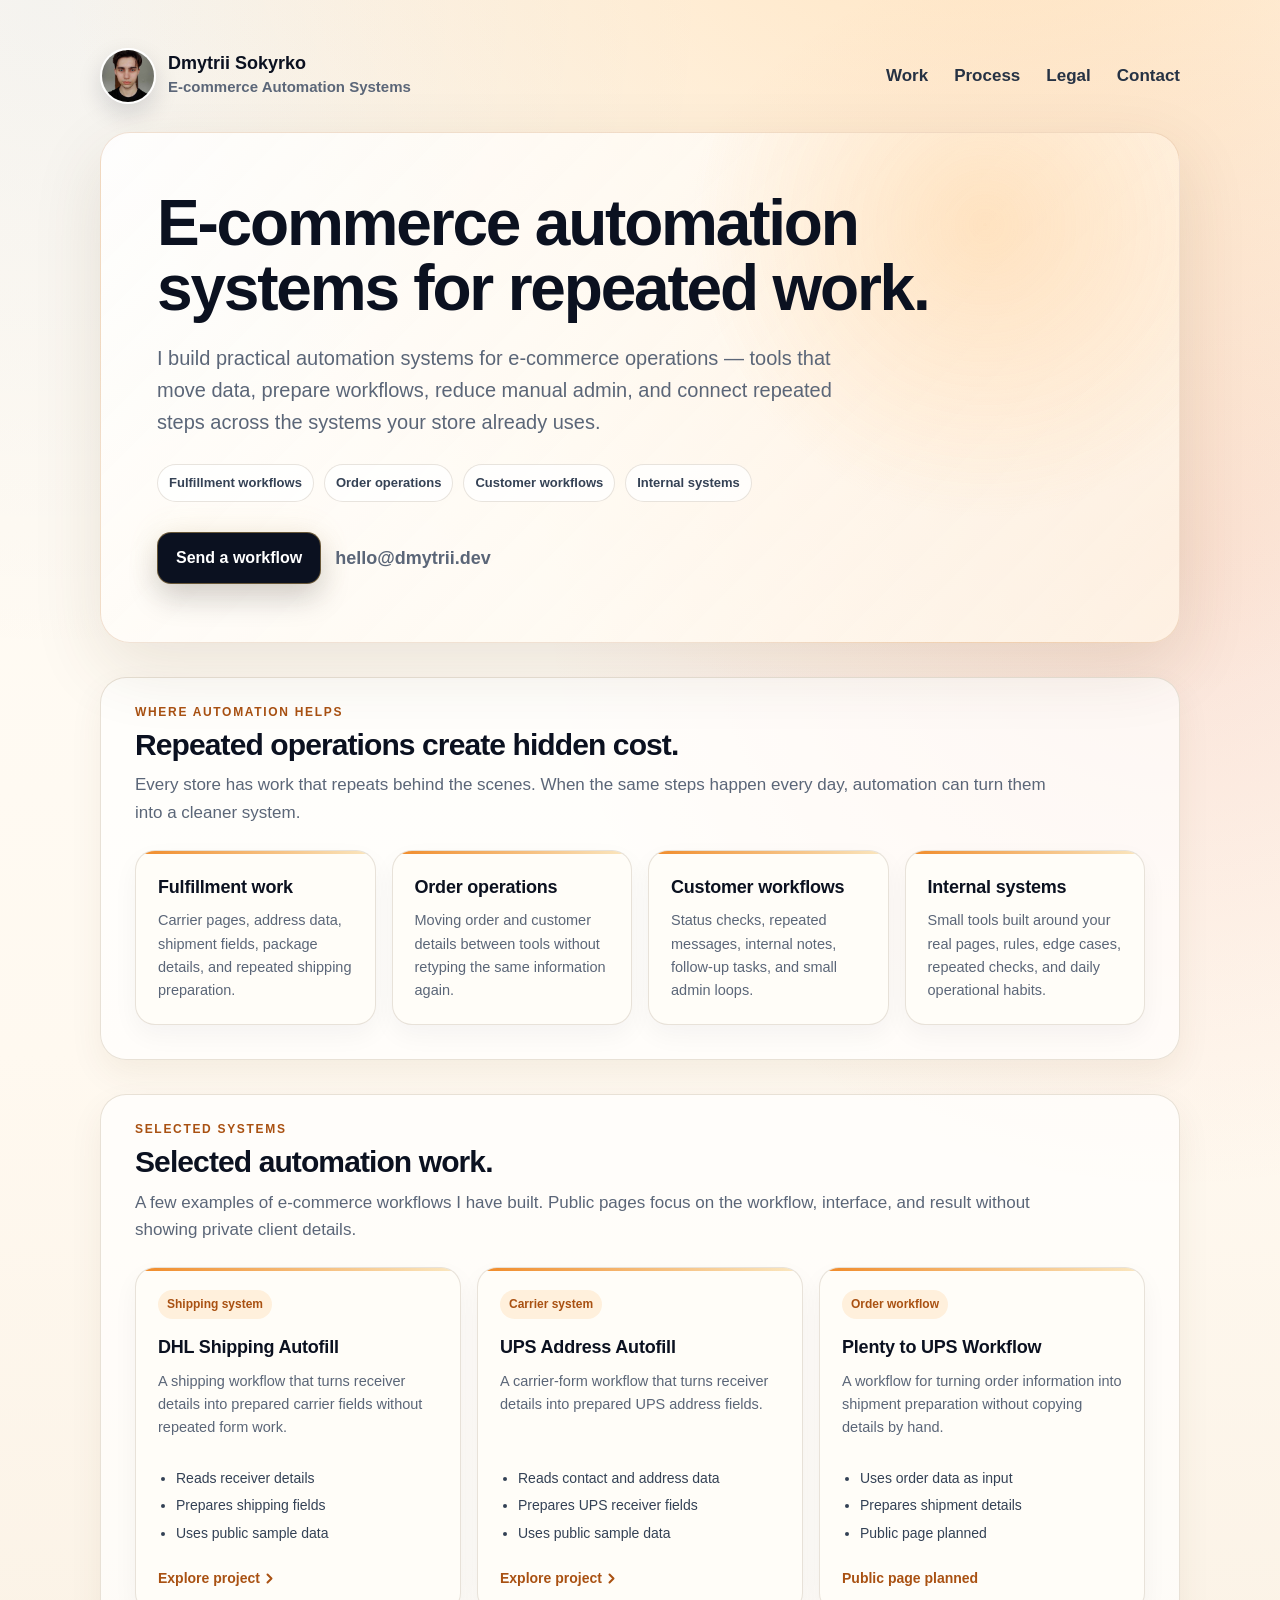
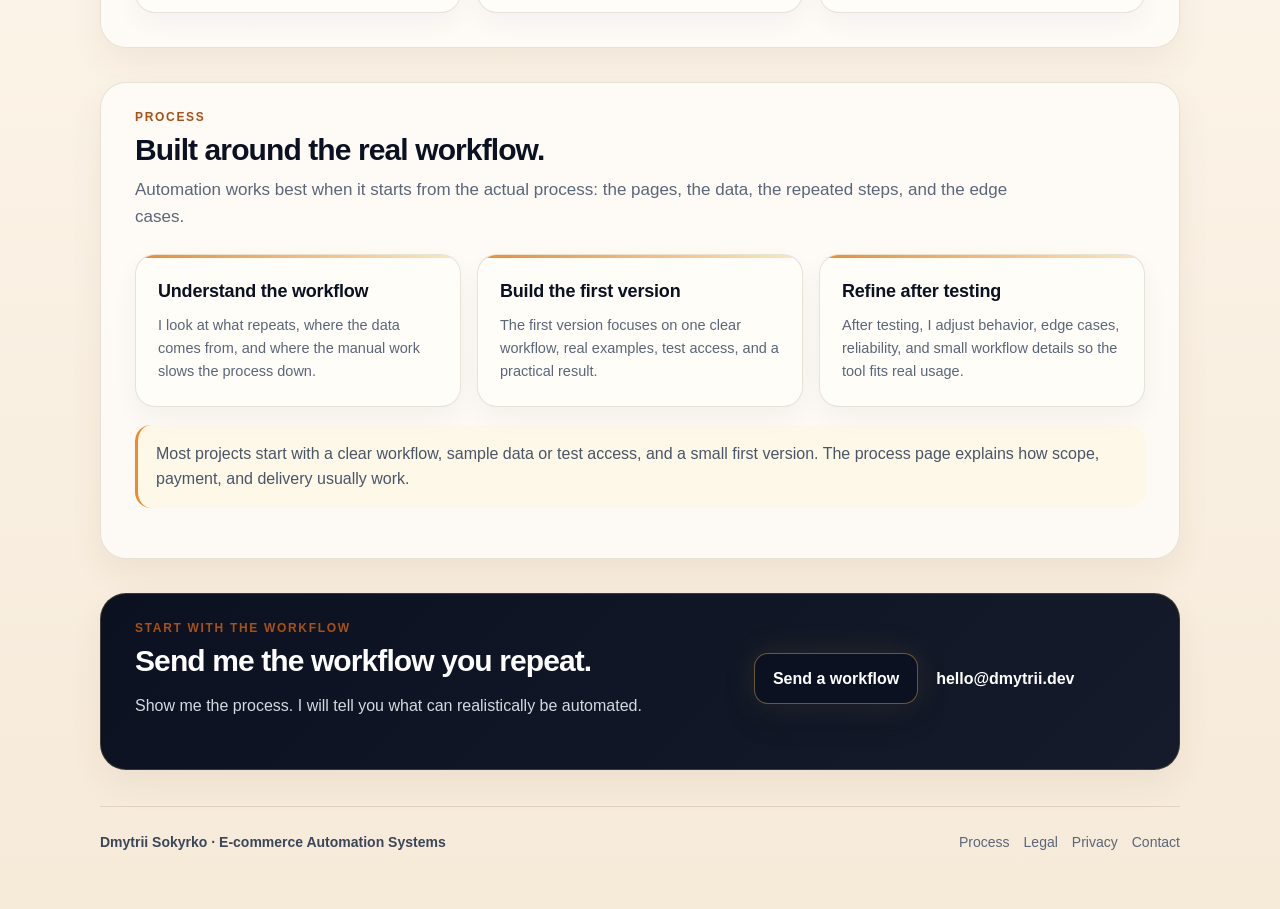
==== commit f967fac6: "Add files via upload" ====
--- a/index.html
+++ b/index.html
@@ -1,250 +1,256 @@
-<!DOCTYPE html>
-<html lang="en">
-<head>
-  <meta charset="UTF-8" />
-  <meta name="viewport" content="width=device-width, initial-scale=1.0" />
-
-  <title>Dmytrii Sokyrko — E-commerce Automation Systems</title>
-  <meta name="description" content="Custom browser automation and workflow tools for repetitive e-commerce operations." />
-
-  <link rel="stylesheet" href="site.css" />
-</head>
-
-<body>
-  <main class="page">
-    <nav class="nav">
-      <a class="brand" href="/">
-        <img class="avatar" src="profile.jpg" alt="Dmytrii Sokyrko" />
-        <span class="brand-text">
-          <strong>Dmytrii Sokyrko</strong>
-          <span>E-commerce Automation Systems</span>
-        </span>
-      </a>
-
-      <div class="nav-links">
-        <a href="#work">Work</a>
-        <a href="/process">Process</a>
-        <a href="/legal">Legal</a>
-        <a href="mailto:hello@dmytrii.dev">Contact</a>
-      </div>
-    </nav>
-
-    <section class="hero hero-showcase">
-      <div class="hero-copy">    
-        <h1>E-commerce automation systems for repeated work.</h1>
-    
-        <p class="hero-subtitle">
-          I build practical automation systems for e-commerce operations — tools that move data,
-          prepare workflows, reduce manual admin, and connect repeated steps across the systems your store already uses.
-        </p>
-    
-        <div class="hero-proof">
-          <span class="proof-pill">Fulfillment workflows</span>
-          <span class="proof-pill">Order operations</span>
-          <span class="proof-pill">Customer workflows</span>
-          <span class="proof-pill">Internal systems</span>
-        </div>
-    
-        <div class="actions">
-          <a class="button button-primary" href="mailto:hello@dmytrii.dev" onclick="handleContactClick(event)">Send a workflow</a>
-          <button class="email-button" type="button" onclick="copyEmail()">hello@dmytrii.dev</button>
-        </div>
-      </div>
-    </section>
-
-    <section class="section">
-      <div class="section-header">
-        <div class="kicker">Where automation helps</div>
-        <h2>Repeated operations create hidden cost.</h2>
-        <p>
-          Every store has work that repeats behind the scenes. When the same steps happen every day,
-          automation can turn them into a cleaner system.
-        </p>
-      </div>
-
-      <div class="grid-4">
-        <div class="card">
-          <h3>Fulfillment work</h3>
-          <p>Carrier pages, address data, shipment fields, package details, and repeated shipping preparation.</p>
-        </div>
-        
-        <div class="card">
-          <h3>Order operations</h3>
-          <p>Moving order and customer details between tools without retyping the same information again.</p>
-        </div>
-        
-        <div class="card">
-          <h3>Customer workflows</h3>
-          <p>Status checks, repeated messages, internal notes, follow-up tasks, and small admin loops.</p>
-        </div>
-        
-        <div class="card">
-          <h3>Internal systems</h3>
-          <p>Small tools built around your real pages, rules, edge cases, repeated checks, and daily operational habits.</p>
-        </div>
-      </div>
-    </section>
-
-    <section class="section" id="work">
-      <div class="section-header">
-        <div class="kicker">Selected systems</div>
-        <h2>Selected automation work.</h2>
-        <p>
-          A few examples of e-commerce workflows I have built. Public pages focus on the workflow,
-          interface, and result without showing private client details.
-        </p>
-      </div>
-
-      <div class="grid-3">
-        <a class="card work-card" href="/dhl-shipping-autofill">
-          <span class="tag">Shipping system</span>
-            <h3>DHL Shipping Autofill</h3>
-            <p>A shipping workflow that turns receiver details into prepared carrier fields without repeated form work.</p>
-            <ul>
-              <li>Reads receiver details</li>
-              <li>Prepares shipping fields</li>
-              <li>Uses public sample data</li>
-            </ul>
-            <div class="bottom">
-              Explore project
-              <svg class="hover-arrow" viewBox="0 0 10 10" aria-hidden="true">
-                <path class="arrow-line" d="M0.5 5.5h7"></path>
-                <path class="arrow-head" d="M1.5 1.5l4 4-4 4"></path>
-              </svg>
-            </div>
-          </a>
-        
-        <div class="card work-card">
-          <span class="tag">Carrier system</span>
-            <h3>UPS Shipping Autofill</h3>
-            <p>A carrier-form workflow that reduces repeated shipment preparation and manual field entry.</p>
-            <ul>
-              <li>Works with real page structure</li>
-              <li>Reduces repeated typing</li>
-              <li>Public page planned</li>
-            </ul>
-          <span class="bottom">Public page planned</span>
-        </div>
-        
-        <div class="card work-card">
-          <span class="tag">Order workflow</span>
-            <h3>Plenty to UPS Workflow</h3>
-            <p>A workflow for turning order information into shipment preparation without copying details by hand.</p>
-            <ul>
-              <li>Uses order data as input</li>
-              <li>Prepares shipment details</li>
-              <li>Public page planned</li>
-            </ul>
-            <span class="bottom">Public page planned</span>
-          </div>
-        </div>
-    </section>
-
-    <section class="section">
-      <div class="section-header">
-        <div class="kicker">Process</div>
-        <h2>Built around the real workflow.</h2>
-        <p>
-          Automation works best when it starts from the actual process: the pages, the data, the repeated steps, and the edge cases.
-        </p>
-      </div>
-
-      <div class="grid-3 steps">
-        <div class="card step">
-          <h3>Understand the workflow</h3>
-          <p>I look at what repeats, where the data comes from, and where the manual work slows the process down.</p>
-        </div>
-        
-        <div class="card step">
-          <h3>Build the first version</h3>
-          <p>The first version focuses on one clear workflow, real examples, test access, and a practical result.</p>
-        </div>
-        
-        <div class="card step">
-          <h3>Refine after testing</h3>
-          <p>After testing, I adjust behavior, edge cases, reliability, and small workflow details so the tool fits real usage.</p>
-        </div>
-      </div>
-
-      <p class="note" style="margin-top: 18px;">
-        Most projects start with a clear workflow, sample data or test access, and a small first version. The process page explains how scope, payment, and delivery usually work.
-      </p>
-    </section>
-
-    <section class="section section-dark">
-      <div class="cta-panel">
-        <div>
-          <div class="kicker">Start with the workflow</div>
-          <h2>Send me the workflow you repeat.</h2>
-          <p>
-            Show me the process. I will tell you what can realistically be automated.
-          </p>
-        </div>
-
-        <div class="cta-actions">
-          <a class="button button-primary" href="mailto:hello@dmytrii.dev" onclick="handleContactClick(event)">Send a workflow</a>
-          <button class="email-button" style="color: white;" type="button" onclick="copyEmail()">hello@dmytrii.dev</button>
-        </div>
-      </div>
-    </section>
-
-    <footer class="footer">
-      <div class="footer-brand">Dmytrii Sokyrko · E-commerce Automation Systems</div>
-      <div class="footer-links">
-        <a href="/process">Process</a>
-        <a href="/legal">Legal</a>
-        <a href="/privacy">Privacy</a>
-        <a href="mailto:hello@dmytrii.dev">Contact</a>
-      </div>
-    </footer>
-  </main>
-
-  <div id="toast" class="toast">Email copied to clipboard</div>
-
-  <script>
-    const email = "hello@dmytrii.dev";
-    const toastDurationMs = 4500;
-
-    async function copyEmail() {
-      try {
-        await navigator.clipboard.writeText(email);
-        showToast("Email copied to clipboard");
-      } catch (error) {
-        showToast("Copy failed — email: " + email);
-      }
-    }
-
-    function handleContactClick(event) {
-      let leftPage = false;
-
-      const markLeft = () => {
-        leftPage = true;
-      };
-
-      window.addEventListener("blur", markLeft, { once: true });
-      window.addEventListener("pagehide", markLeft, { once: true });
-      document.addEventListener("visibilitychange", () => {
-        if (document.visibilityState === "hidden") {
-          leftPage = true;
-        }
-      }, { once: true });
-
-      setTimeout(() => {
-        if (!leftPage && document.visibilityState === "visible") {
-          showToast("Mail app did not open. You can copy the email address instead.");
-        }
-      }, 1600);
-    }
-
-    function showToast(message) {
-      const toast = document.getElementById("toast");
-      toast.textContent = message;
-      toast.classList.add("show");
-
-      setTimeout(() => {
-        toast.classList.remove("show");
-      }, toastDurationMs);
-    }
-  </script>
-</body>
-</html>
+<!DOCTYPE html>
+<html lang="en">
+<head>
+  <meta charset="UTF-8" />
+  <meta name="viewport" content="width=device-width, initial-scale=1.0" />
+
+  <title>Dmytrii Sokyrko — E-commerce Automation Systems</title>
+  <meta name="description" content="Custom browser automation and workflow tools for repetitive e-commerce operations." />
+
+  <link rel="stylesheet" href="site.css" />
+</head>
+
+<body>
+  <main class="page">
+    <nav class="nav">
+      <a class="brand" href="/">
+        <img class="avatar" src="profile.jpg" alt="Dmytrii Sokyrko" />
+        <span class="brand-text">
+          <strong>Dmytrii Sokyrko</strong>
+          <span>E-commerce Automation Systems</span>
+        </span>
+      </a>
+
+      <div class="nav-links">
+        <a href="#work">Work</a>
+        <a href="/process">Process</a>
+        <a href="/legal">Legal</a>
+        <a href="mailto:hello@dmytrii.dev">Contact</a>
+      </div>
+    </nav>
+
+    <section class="hero hero-showcase">
+      <div class="hero-copy">    
+        <h1>E-commerce automation systems for repeated work.</h1>
+    
+        <p class="hero-subtitle">
+          I build practical automation systems for e-commerce operations — tools that move data,
+          prepare workflows, reduce manual admin, and connect repeated steps across the systems your store already uses.
+        </p>
+    
+        <div class="hero-proof">
+          <span class="proof-pill">Fulfillment workflows</span>
+          <span class="proof-pill">Order operations</span>
+          <span class="proof-pill">Customer workflows</span>
+          <span class="proof-pill">Internal systems</span>
+        </div>
+    
+        <div class="actions">
+          <a class="button button-primary" href="mailto:hello@dmytrii.dev" onclick="handleContactClick(event)">Send a workflow</a>
+          <button class="email-button" type="button" onclick="copyEmail()">hello@dmytrii.dev</button>
+        </div>
+      </div>
+    </section>
+
+    <section class="section">
+      <div class="section-header">
+        <div class="kicker">Where automation helps</div>
+        <h2>Repeated operations create hidden cost.</h2>
+        <p>
+          Every store has work that repeats behind the scenes. When the same steps happen every day,
+          automation can turn them into a cleaner system.
+        </p>
+      </div>
+
+      <div class="grid-4">
+        <div class="card">
+          <h3>Fulfillment work</h3>
+          <p>Carrier pages, address data, shipment fields, package details, and repeated shipping preparation.</p>
+        </div>
+        
+        <div class="card">
+          <h3>Order operations</h3>
+          <p>Moving order and customer details between tools without retyping the same information again.</p>
+        </div>
+        
+        <div class="card">
+          <h3>Customer workflows</h3>
+          <p>Status checks, repeated messages, internal notes, follow-up tasks, and small admin loops.</p>
+        </div>
+        
+        <div class="card">
+          <h3>Internal systems</h3>
+          <p>Small tools built around your real pages, rules, edge cases, repeated checks, and daily operational habits.</p>
+        </div>
+      </div>
+    </section>
+
+    <section class="section" id="work">
+      <div class="section-header">
+        <div class="kicker">Selected systems</div>
+        <h2>Selected automation work.</h2>
+        <p>
+          A few examples of e-commerce workflows I have built. Public pages focus on the workflow,
+          interface, and result without showing private client details.
+        </p>
+      </div>
+
+      <div class="grid-3">
+        <a class="card work-card" href="/dhl-shipping-autofill">
+          <span class="tag">Shipping system</span>
+            <h3>DHL Shipping Autofill</h3>
+            <p>A shipping workflow that turns receiver details into prepared carrier fields without repeated form work.</p>
+            <ul>
+              <li>Reads receiver details</li>
+              <li>Prepares shipping fields</li>
+              <li>Uses public sample data</li>
+            </ul>
+            <div class="bottom">
+              Explore project
+              <svg class="hover-arrow" viewBox="0 0 10 10" aria-hidden="true">
+                <path class="arrow-line" d="M0.5 5.5h7"></path>
+                <path class="arrow-head" d="M1.5 1.5l4 4-4 4"></path>
+              </svg>
+            </div>
+          </a>
+        
+        <a class="card work-card" href="/ups-address-autofill">
+          <span class="tag">Carrier system</span>
+            <h3>UPS Address Autofill</h3>
+            <p>A carrier-form workflow that turns receiver details into prepared UPS address fields.</p>
+            <ul>
+              <li>Reads contact and address data</li>
+              <li>Prepares UPS receiver fields</li>
+              <li>Uses public sample data</li>
+            </ul>
+            <div class="bottom">
+              Explore project
+              <svg class="hover-arrow" viewBox="0 0 10 10" aria-hidden="true">
+                <path class="arrow-line" d="M0.5 5.5h7"></path>
+                <path class="arrow-head" d="M1.5 1.5l4 4-4 4"></path>
+              </svg>
+            </div>
+          </a>
+        
+        <div class="card work-card">
+          <span class="tag">Order workflow</span>
+            <h3>Plenty to UPS Workflow</h3>
+            <p>A workflow for turning order information into shipment preparation without copying details by hand.</p>
+            <ul>
+              <li>Uses order data as input</li>
+              <li>Prepares shipment details</li>
+              <li>Public page planned</li>
+            </ul>
+            <span class="bottom">Public page planned</span>
+          </div>
+        </div>
+    </section>
+
+    <section class="section">
+      <div class="section-header">
+        <div class="kicker">Process</div>
+        <h2>Built around the real workflow.</h2>
+        <p>
+          Automation works best when it starts from the actual process: the pages, the data, the repeated steps, and the edge cases.
+        </p>
+      </div>
+
+      <div class="grid-3 steps">
+        <div class="card step">
+          <h3>Understand the workflow</h3>
+          <p>I look at what repeats, where the data comes from, and where the manual work slows the process down.</p>
+        </div>
+        
+        <div class="card step">
+          <h3>Build the first version</h3>
+          <p>The first version focuses on one clear workflow, real examples, test access, and a practical result.</p>
+        </div>
+        
+        <div class="card step">
+          <h3>Refine after testing</h3>
+          <p>After testing, I adjust behavior, edge cases, reliability, and small workflow details so the tool fits real usage.</p>
+        </div>
+      </div>
+
+      <p class="note" style="margin-top: 18px;">
+        Most projects start with a clear workflow, sample data or test access, and a small first version. The process page explains how scope, payment, and delivery usually work.
+      </p>
+    </section>
+
+    <section class="section section-dark">
+      <div class="cta-panel">
+        <div>
+          <div class="kicker">Start with the workflow</div>
+          <h2>Send me the workflow you repeat.</h2>
+          <p>
+            Show me the process. I will tell you what can realistically be automated.
+          </p>
+        </div>
+
+        <div class="cta-actions">
+          <a class="button button-primary" href="mailto:hello@dmytrii.dev" onclick="handleContactClick(event)">Send a workflow</a>
+          <button class="email-button" style="color: white;" type="button" onclick="copyEmail()">hello@dmytrii.dev</button>
+        </div>
+      </div>
+    </section>
+
+    <footer class="footer">
+      <div class="footer-brand">Dmytrii Sokyrko · E-commerce Automation Systems</div>
+      <div class="footer-links">
+        <a href="/process">Process</a>
+        <a href="/legal">Legal</a>
+        <a href="/privacy">Privacy</a>
+        <a href="mailto:hello@dmytrii.dev">Contact</a>
+      </div>
+    </footer>
+  </main>
+
+  <div id="toast" class="toast">Email copied to clipboard</div>
+
+  <script>
+    const email = "hello@dmytrii.dev";
+    const toastDurationMs = 4500;
+
+    async function copyEmail() {
+      try {
+        await navigator.clipboard.writeText(email);
+        showToast("Email copied to clipboard");
+      } catch (error) {
+        showToast("Copy failed — email: " + email);
+      }
+    }
+
+    function handleContactClick(event) {
+      let leftPage = false;
+
+      const markLeft = () => {
+        leftPage = true;
+      };
+
+      window.addEventListener("blur", markLeft, { once: true });
+      window.addEventListener("pagehide", markLeft, { once: true });
+      document.addEventListener("visibilitychange", () => {
+        if (document.visibilityState === "hidden") {
+          leftPage = true;
+        }
+      }, { once: true });
+
+      setTimeout(() => {
+        if (!leftPage && document.visibilityState === "visible") {
+          showToast("Mail app did not open. You can copy the email address instead.");
+        }
+      }, 1600);
+    }
+
+    function showToast(message) {
+      const toast = document.getElementById("toast");
+      toast.textContent = message;
+      toast.classList.add("show");
+
+      setTimeout(() => {
+        toast.classList.remove("show");
+      }, toastDurationMs);
+    }
+  </script>
+</body>
+</html>
--- a/site.css
+++ b/site.css
@@ -56,6 +56,8 @@
   z-index: 1;
 }
 
+/* Header */
+
 .nav {
   display: flex;
   justify-content: space-between;
@@ -113,6 +115,85 @@
 .nav-links a:hover {
   color: var(--gold);
 }
+
+/* Shared typography and actions */
+
+h1 {
+  max-width: 920px;
+  font-size: clamp(40px, 5.8vw, 64px);
+  line-height: 1.02;
+  letter-spacing: -2.2px;
+  margin: 0 0 20px;
+  position: relative;
+  z-index: 1;
+}
+
+h2 {
+  font-size: 30px;
+  line-height: 1.08;
+  letter-spacing: -0.9px;
+  margin: 0 0 10px;
+}
+
+.kicker {
+  color: var(--gold-dark);
+  font-size: 12px;
+  font-weight: 900;
+  letter-spacing: 0.14em;
+  text-transform: uppercase;
+  margin-bottom: 11px;
+  line-height: 1;
+}
+
+.actions {
+  display: flex;
+  align-items: center;
+  flex-wrap: wrap;
+  gap: 14px;
+  position: relative;
+  z-index: 1;
+}
+
+.button {
+  display: inline-flex;
+  align-items: center;
+  justify-content: center;
+  min-height: 46px;
+  padding: 12px 18px;
+  border-radius: 14px;
+  text-decoration: none;
+  font-weight: 850;
+  transition: transform 0.15s ease, box-shadow 0.15s ease, background 0.15s ease, border-color 0.15s ease;
+}
+
+.button-primary {
+  background: var(--dark);
+  color: white;
+  border: 1px solid rgba(242, 193, 93, 0.40);
+  box-shadow: 0 14px 30px rgba(11, 17, 32, 0.18), 0 0 32px rgba(242, 193, 93, 0.12);
+}
+
+.button-primary:hover {
+  transform: translateY(-2px);
+  box-shadow: 0 18px 36px rgba(11, 17, 32, 0.22), 0 0 42px rgba(242, 193, 93, 0.18);
+}
+
+.email-button {
+  border: 0;
+  background: transparent;
+  color: var(--muted);
+  font: inherit;
+  font-weight: 800;
+  cursor: pointer;
+  padding: 0;
+}
+
+.email-button:hover {
+  color: var(--gold);
+  text-decoration: underline;
+}
+
+/* Homepage */
 
 .hero {
   margin-top: 8px;
@@ -125,42 +206,26 @@
   overflow: hidden;
 }
 
-.eyebrow {
-  display: inline-flex;
-  align-items: center;
-  gap: 9px;
-  padding: 7px 11px;
-  border-radius: 999px;
-  background: var(--gold-soft);
-  color: var(--gold-dark);
-  font-size: 13px;
-  font-weight: 800;
-  margin-bottom: 22px;
+.hero-showcase {
+  min-height: 430px;
+  display: grid;
+  grid-template-columns: 1fr;
+  align-items: center;
+  padding: 58px 56px;
+  background:
+    radial-gradient(circle at 82% 18%, rgba(255, 186, 106, 0.32), transparent 30%),
+    linear-gradient(135deg, rgba(255,255,255,0.82), rgba(255,246,232,0.70));
+  border-color: rgba(169, 81, 18, 0.16);
+}
+
+.hero-copy {
+  max-width: 780px;
   position: relative;
   z-index: 1;
 }
 
-.eyebrow::before {
-  content: "";
-  width: 7px;
-  height: 7px;
-  border-radius: 999px;
-  background: var(--gold);
-  box-shadow: 0 0 18px rgba(201, 138, 22, 0.65);
-}
-
-.hero .eyebrow {
-  display: none;
-}
-
-h1 {
-  max-width: 920px;
-  font-size: clamp(40px, 5.8vw, 64px);
-  line-height: 1.02;
-  letter-spacing: -2.2px;
-  margin: 0 0 20px;
-  position: relative;
-  z-index: 1;
+.hero-showcase h1 {
+  max-width: 780px;
 }
 
 .hero-subtitle {
@@ -170,6 +235,14 @@
   margin: 0 0 26px;
   position: relative;
   z-index: 1;
+}
+
+.hero-showcase .hero-subtitle {
+  max-width: 720px;
+}
+
+.hero .email-button {
+  font-size: 18px;
 }
 
 .hero-proof {
@@ -191,151 +264,6 @@
   font-weight: 760;
 }
 
-.actions {
-  display: flex;
-  align-items: center;
-  flex-wrap: wrap;
-  gap: 14px;
-  position: relative;
-  z-index: 1;
-}
-
-.button {
-  display: inline-flex;
-  align-items: center;
-  justify-content: center;
-  min-height: 46px;
-  padding: 12px 18px;
-  border-radius: 14px;
-  text-decoration: none;
-  font-weight: 850;
-  transition: transform 0.15s ease, box-shadow 0.15s ease, background 0.15s ease, border-color 0.15s ease;
-}
-
-.button-primary {
-  background: var(--dark);
-  color: white;
-  border: 1px solid rgba(242, 193, 93, 0.40);
-  box-shadow: 0 14px 30px rgba(11, 17, 32, 0.18), 0 0 32px rgba(242, 193, 93, 0.12);
-}
-
-.button-primary:hover {
-  transform: translateY(-2px);
-  box-shadow: 0 18px 36px rgba(11, 17, 32, 0.22), 0 0 42px rgba(242, 193, 93, 0.18);
-}
-
-.button-secondary {
-  background: rgba(255,255,255,0.75);
-  color: var(--dark);
-  border: 1px solid var(--line);
-}
-
-.button-secondary:hover {
-  transform: translateY(-2px);
-  border-color: rgba(201, 138, 22, 0.45);
-}
-
-.email-button {
-  border: 0;
-  background: transparent;
-  color: var(--muted);
-  font: inherit;
-  font-weight: 800;
-  cursor: pointer;
-  padding: 0;
-}
-
-.hero .email-button {
-  font-size: 18px;
-}
-
-.hero-showcase {
-  min-height: 470px;
-  display: grid;
-  grid-template-columns: minmax(0, 1.08fr) 390px;
-  gap: 44px;
-  align-items: center;
-  padding: 48px;
-  background:
-    radial-gradient(circle at 82% 18%, rgba(255, 186, 106, 0.32), transparent 30%),
-    linear-gradient(135deg, rgba(255,255,255,0.82), rgba(255,246,232,0.70));
-  border-color: rgba(169, 81, 18, 0.16);
-}
-
-.hero-copy {
-  position: relative;
-  z-index: 1;
-}
-
-.hero-label {
-  width: fit-content;
-  margin-bottom: 20px;
-  color: var(--gold-dark);
-  font-size: 12px;
-  font-weight: 900;
-  letter-spacing: 0.14em;
-  text-transform: uppercase;
-}
-
-.hero-showcase h1 {
-  max-width: 720px;
-}
-
-.hero-showcase .hero-subtitle {
-  max-width: 690px;
-}
-
-.visual-node-warm {
-  background:
-    radial-gradient(circle at 92% 0%, rgba(255, 186, 106, 0.42), transparent 40%),
-    linear-gradient(135deg, rgba(255,249,240,0.94), rgba(255,235,207,0.72));
-  border-color: rgba(240, 138, 40, 0.32);
-}
-
-.visual-node small {
-  display: block;
-  margin-bottom: 5px;
-  color: var(--gold-dark);
-  font-size: 11px;
-  font-weight: 900;
-  letter-spacing: 0.12em;
-  text-transform: uppercase;
-}
-
-.visual-node strong {
-  display: block;
-  color: var(--text);
-  font-size: 18px;
-  line-height: 1.2;
-  letter-spacing: -0.35px;
-}
-
-.visual-node p {
-  margin: 6px 0 0;
-  color: var(--muted);
-  font-size: 13px;
-}
-
-.visual-footer span {
-  width: 8px;
-  height: 8px;
-  border-radius: 999px;
-  background: var(--gold);
-  box-shadow: 0 0 20px rgba(240, 138, 40, 0.7);
-}
-
-.visual-footer p {
-  margin: 0;
-  color: var(--muted);
-  font-size: 13px;
-  font-weight: 760;
-}
-
-.email-button:hover {
-  color: var(--gold);
-  text-decoration: underline;
-}
-
 section {
   margin-top: 34px;
 }
@@ -363,38 +291,16 @@
   margin-bottom: 24px;
 }
 
-.kicker {
-  color: var(--gold-dark);
-  font-size: 12px;
-  font-weight: 900;
-  letter-spacing: 0.14em;
-  text-transform: uppercase;
-  margin-bottom: 11px;
-  line-height: 1;
-}
-
-h2 {
-  font-size: 30px;
-  line-height: 1.08;
-  letter-spacing: -0.9px;
-  margin: 0 0 10px;
-}
-
 .section-header p {
   color: var(--muted);
   margin: 0;
   font-size: 17px;
 }
 
-.grid-2,
 .grid-3,
 .grid-4 {
   display: grid;
   gap: 16px;
-}
-
-.grid-2 {
-  grid-template-columns: repeat(2, 1fr);
 }
 
 .grid-3 {
@@ -552,80 +458,28 @@
   margin-bottom: 8px;
 }
 
-.footer {
-  margin-top: 36px;
-  padding-top: 24px;
-  border-top: 1px solid var(--line);
-  display: flex;
-  justify-content: space-between;
-  align-items: center;
-  gap: 20px;
-  color: var(--muted);
-  font-size: 14px;
-}
-
-.footer-brand {
-  font-weight: 780;
-  color: #3b4658;
-}
-
-.footer-links {
-  display: flex;
-  gap: 14px;
-  flex-wrap: wrap;
-}
-
-.footer a {
-  color: var(--muted);
-  text-decoration: none;
-}
-
-.footer a:hover {
-  color: var(--gold);
-}
-
-.content-page {
-  max-width: 850px;
-}
-
-.content-block {
-  background: rgba(255,255,255,0.72);
-  border: 1px solid var(--line);
-  border-radius: 24px;
-  padding: 30px;
-  box-shadow: var(--shadow-soft);
-}
-
-.content-block h1 {
-  font-size: clamp(38px, 6vw, 58px);
+/* Process page */
+
+.process-intro {
+  display: block;
+  margin-top: 8px;
+  padding: 7px 6px 1px;
+}
+
+.process-intro-copy {
+  max-width: 900px;
+}
+
+.process-intro h1 {
+  max-width: 860px;
   margin-bottom: 18px;
 }
 
-.content-block h2 {
-  margin-top: 28px;
-  font-size: 24px;
-}
-
-.content-block p,
-.content-block li {
-  color: var(--muted);
-}
-
-.content-block a {
-  color: var(--gold);
-  font-weight: 750;
-}
-
-.process-hero {
-  padding: 52px 48px 48px;
-}
-
-.process-hero h1 {
-  max-width: 860px;
-}
-
-.process-hero .hero-subtitle {
+.process-intro-copy p {
   max-width: 720px;
+  margin: 0;
+  color: var(--muted);
+  font-size: 20px;
 }
 
 .process-board {
@@ -634,45 +488,15 @@
 
 .process-layout {
   display: grid;
-  grid-template-columns: 310px 1fr;
+  grid-template-columns: 1fr;
   gap: 24px;
   align-items: start;
 }
 
-.process-anchor {
-  min-height: 100%;
-}
-
-.process-anchor h3 {
-  margin: 0 0 10px;
-  font-size: 24px;
-  letter-spacing: -0.6px;
-  line-height: 1.12;
-}
-
-.process-anchor p {
-  margin: 0;
-  color: var(--muted);
-  font-size: 15px;
-}
-
-.anchor-list {
-  margin-top: 22px;
-  padding-top: 16px;
-  border-top: 1px solid var(--line);
-  display: grid;
-  gap: 10px;
-}
-
-.anchor-list span {
-  color: #354255;
-  font-size: 14px;
-  font-weight: 820;
-}
-
 .process-rows {
   display: grid;
   gap: 12px;
+  width: 100%;
 }
 
 .process-row {
@@ -719,57 +543,12 @@
   min-height: 72px;
 }
 
-.process-intro {
-  display: grid;
-  grid-template-columns: minmax(0, 1fr) 320px;
-  gap: 36px;
-  align-items: end;
-  margin-top: 34px;
-  padding: 34px 6px 22px;
-}
-
-.process-intro h1 {
-  max-width: 860px;
-  margin-bottom: 18px;
-}
-
-.process-intro-copy p {
-  max-width: 720px;
-  margin: 0;
-  color: var(--muted);
-  font-size: 20px;
-}
-
-.process-intro-note {
-  padding: 20px;
-  border-radius: 22px;
-  border: 1px solid var(--line);
-  background: rgba(255,255,255,0.48);
-  box-shadow: var(--shadow-soft);
-}
-
-.process-intro-note span {
-  display: block;
-  margin-bottom: 8px;
-  color: var(--gold-dark);
-  font-size: 12px;
-  font-weight: 900;
-  letter-spacing: 0.14em;
-  text-transform: uppercase;
-}
-
-.process-intro-note p {
-  margin: 0;
-  color: var(--muted);
-  font-size: 15px;
-}
-
 .process-contact {
   margin-top: 34px;
   display: flex;
-  justify-content: space-between;
-  align-items: center;
-  gap: 28px;
+  justify-content: flex-start;
+  align-items: center;
+  gap: 112px;
   padding: 28px 34px;
   border: 1px solid var(--line);
   border-radius: 26px;
@@ -779,6 +558,10 @@
   box-shadow: var(--shadow-soft);
 }
 
+.process-contact > div:first-child {
+  max-width: 620px;
+}
+
 .process-contact h2 {
   margin-bottom: 8px;
 }
@@ -797,90 +580,15 @@
   flex-shrink: 0;
 }
 
-.legal-intro {
-  display: block;
-  margin-top: 8px;
-  padding: 7px 6px 1px;
-}
-
-.legal-intro h1 {
-  max-width: 860px;
-  margin-bottom: 18px;
-}
-
-.legal-intro p {
-  max-width: 720px;
-  margin: 0;
-  color: var(--muted);
-  font-size: 20px;
-}
-
-.legal-details-section {
-  margin-top: 34px;
-}
-
-.legal-details-card {
-  border: 1px solid var(--line);
-  border-radius: 22px;
-  padding: 6px 24px;
-  background: rgba(255,255,255,0.62);
-  box-shadow: 0 10px 26px rgba(84, 54, 22, 0.045);
-}
-
-.legal-note-grid {
-  display: grid;
-  grid-template-columns: repeat(3, 1fr);
-  gap: 16px;
-  margin-top: 34px;
-}
-
-.legal-note-card {
-  min-height: 172px;
-}
-
-.legal-note-card p {
-  font-size: 15px;
-}
-
-.legal-contact {
-  margin-top: 34px;
-}
-
-.legal-updated {
-  margin: 18px 0 0;
-  color: var(--muted-2);
-  font-size: 14px;
-}
+/* Legal page */
 
 .legal-cover {
-  margin-top: 8px;
-  padding: 18px 6px 28px;
-}
-
-.legal-cover-meta {
-  display: flex;
-  justify-content: space-between;
-  gap: 18px;
-  max-width: 900px;
-  margin-bottom: 28px;
-  padding-bottom: 14px;
-  border-bottom: 1px solid var(--line);
-}
-
-.legal-cover-meta span {
-  color: var(--gold-dark);
-  font-size: 12px;
-  font-weight: 900;
-  letter-spacing: 0.14em;
-  text-transform: uppercase;
-}
-
-.legal-cover-meta span:last-child {
-  color: var(--muted-2);
+  margin-top: 6px;
+  padding: 8px 6px 9px;
 }
 
 .legal-cover h1 {
-  max-width: 820px;
+  max-width: 780px;
   margin-bottom: 18px;
 }
 
@@ -889,118 +597,6 @@
   margin: 0;
   color: var(--muted);
   font-size: 20px;
-}
-
-.legal-ledger {
-  margin-top: 20px;
-  overflow: hidden;
-  border: 1px solid var(--line);
-  border-radius: 28px;
-  background: rgba(255,255,255,0.64);
-  box-shadow: var(--shadow-soft);
-}
-
-.legal-ledger-head {
-  display: flex;
-  justify-content: space-between;
-  gap: 18px;
-  padding: 18px 24px;
-  border-bottom: 1px solid var(--line);
-  background:
-    radial-gradient(circle at 100% 0%, rgba(255, 186, 106, 0.20), transparent 34%),
-    rgba(255,250,242,0.74);
-}
-
-.legal-ledger-head span {
-  color: var(--gold-dark);
-  font-size: 12px;
-  font-weight: 900;
-  letter-spacing: 0.14em;
-  text-transform: uppercase;
-}
-
-.legal-row {
-  display: grid;
-  grid-template-columns: 260px minmax(0, 1fr);
-  gap: 24px;
-  padding: 17px 24px;
-  border-bottom: 1px solid var(--line);
-}
-
-.legal-row:last-child {
-  border-bottom: 0;
-}
-
-.legal-row div:first-child {
-  color: var(--muted-2);
-  font-size: 14px;
-  font-weight: 850;
-}
-
-.legal-row div:last-child {
-  color: var(--text);
-  font-size: 15px;
-  font-weight: 700;
-}
-
-.legal-row a,
-.legal-email-strip a {
-  color: var(--gold-dark);
-  font-weight: 900;
-  text-decoration: none;
-}
-
-.legal-notes {
-  margin-top: 34px;
-  border-top: 1px solid var(--line);
-}
-
-.legal-note {
-  display: grid;
-  grid-template-columns: 260px minmax(0, 1fr);
-  gap: 24px;
-  padding: 22px 6px;
-  border-bottom: 1px solid var(--line);
-}
-
-.legal-note span {
-  color: var(--text);
-  font-size: 17px;
-  font-weight: 900;
-  letter-spacing: -0.25px;
-}
-
-.legal-note p {
-  max-width: 720px;
-  margin: 0;
-  color: var(--muted);
-  font-size: 16px;
-}
-
-.legal-email-strip {
-  margin-top: 34px;
-  display: grid;
-  grid-template-columns: 260px minmax(0, 1fr);
-  gap: 24px;
-  padding: 22px 24px;
-  border: 1px solid var(--line);
-  border-radius: 24px;
-  background: rgba(255,255,255,0.54);
-  box-shadow: var(--shadow-soft);
-}
-
-.legal-email-strip span {
-  color: var(--gold-dark);
-  font-size: 12px;
-  font-weight: 900;
-  letter-spacing: 0.14em;
-  text-transform: uppercase;
-}
-
-.legal-email-strip p {
-  margin: 0;
-  color: var(--muted);
-  font-size: 16px;
 }
 
 .legal-registry {
@@ -1070,7 +666,6 @@
 }
 
 .registry-contact a,
-.registry-item a,
 .legal-scope a,
 .legal-email-strip a {
   color: var(--gold-dark);
@@ -1111,7 +706,7 @@
 
 .legal-scope {
   margin-top: 34px;
-  padding: 28px;
+  padding: 26px 28px 30px;
   border: 1px solid var(--line);
   border-radius: 28px;
   background:
@@ -1121,15 +716,14 @@
 }
 
 .legal-scope-head {
-  display: flex;
-  align-items: end;
-  justify-content: space-between;
-  gap: 24px;
-  padding-bottom: 20px;
+  display: block;
+  padding-bottom: 18px;
   border-bottom: 1px solid var(--line);
 }
 
 .legal-scope-head span {
+  display: block;
+  margin-bottom: 8px;
   color: var(--gold-dark);
   font-size: 12px;
   font-weight: 900;
@@ -1140,8 +734,8 @@
 
 .legal-scope-head h2 {
   margin: 0;
-  max-width: 620px;
-  font-size: clamp(28px, 3vw, 38px);
+  max-width: none;
+  font-size: clamp(30px, 3.1vw, 42px);
   letter-spacing: -1px;
 }
 
@@ -1152,7 +746,7 @@
 }
 
 .legal-scope-grid > div {
-  padding: 22px 22px 0;
+  padding: 20px 22px 0;
   border-right: 1px solid var(--line);
 }
 
@@ -1177,24 +771,191 @@
   font-size: 15px;
 }
 
-.legal-table {
-  width: 100%;
-  border-collapse: collapse;
-  margin: 18px 0 0;
-}
-
-.legal-table th,
-.legal-table td {
-  text-align: left;
-  vertical-align: top;
-  padding: 12px 0;
+.legal-email-strip {
+  margin-top: 34px;
+  display: grid;
+  grid-template-columns: 150px 1fr 150px;
+  gap: 24px;
+  align-items: center;
+  padding: 22px 24px;
+  border: 1px solid var(--line);
+  border-radius: 24px;
+  background: rgba(255,255,255,0.54);
+  box-shadow: var(--shadow-soft);
+}
+
+.legal-email-strip::after {
+  content: "";
+}
+
+.legal-email-strip span {
+  color: var(--gold-dark);
+  font-size: 12px;
+  font-weight: 900;
+  letter-spacing: 0.14em;
+  text-transform: uppercase;
+  align-self: center;
+}
+
+.legal-email-strip p {
+  justify-self: center;
+  margin: 0;
+  color: var(--muted);
+  font-size: 16px;
+  text-align: center;
+}
+
+.legal-updated-bottom {
+  margin: 18px 6px 0;
+  color: var(--muted-2);
+  font-size: 13px;
+  font-weight: 650;
+  letter-spacing: 0;
+  text-transform: none;
+}
+
+/* Privacy page */
+
+.privacy-cover-simple {
+  margin-top: 8px;
+  padding: 2px 6px 5px;
+}
+
+.privacy-cover-simple h1 {
+  max-width: 780px;
+  margin-bottom: 18px;
+}
+
+.privacy-cover-simple p {
+  max-width: 720px;
+  margin: 0;
+  color: var(--muted);
+  font-size: 20px;
+}
+
+.privacy-facts {
+  display: grid;
+  grid-template-columns: repeat(4, 1fr);
+  overflow: hidden;
+  margin-top: 24px;
+  border: 1px solid var(--line);
+  border-radius: 24px;
+  background: rgba(255,255,255,0.54);
+  box-shadow: var(--shadow-soft);
+}
+
+.privacy-facts > div {
+  padding: 18px 20px;
+  border-right: 1px solid var(--line);
+}
+
+.privacy-facts > div:last-child {
+  border-right: 0;
+}
+
+.privacy-facts span {
+  display: block;
+  margin-bottom: 8px;
+  color: var(--gold-dark);
+  font-size: 12px;
+  font-weight: 900;
+  letter-spacing: 0.13em;
+  text-transform: uppercase;
+}
+
+.privacy-facts p {
+  margin: 0;
+  color: var(--text);
+  font-size: 14.5px;
+  line-height: 1.35;
+  font-weight: 760;
+}
+
+.privacy-document-card {
+  overflow: hidden;
+  margin-top: 34px;
+  border: 1px solid var(--line);
+  border-radius: 28px;
+  background:
+    radial-gradient(circle at 100% 0%, rgba(255, 186, 106, 0.12), transparent 34%),
+    rgba(255,255,255,0.64);
+  box-shadow: var(--shadow-soft);
+}
+
+.privacy-document-head {
+  display: grid;
+  grid-template-columns: 240px minmax(0, 1fr);
+  gap: 30px;
+  align-items: center;
+  padding: 28px;
   border-bottom: 1px solid var(--line);
-}
-
-.legal-table th {
-  width: 210px;
-  color: var(--text);
-}
+  background: rgba(255,250,242,0.52);
+}
+
+.privacy-document-head span {
+  justify-self: center;
+  text-align: center;
+  color: var(--gold-dark);
+  font-size: 12px;
+  font-weight: 900;
+  letter-spacing: 0.14em;
+  text-transform: uppercase;
+}
+
+.privacy-document-head p {
+  max-width: 780px;
+  margin: 0;
+  color: var(--muted);
+  font-size: 17px;
+}
+
+.privacy-document-body {
+  display: grid;
+}
+
+.privacy-text-row {
+  display: grid;
+  grid-template-columns: 240px minmax(0, 1fr);
+  gap: 30px;
+  align-items: center;
+  padding: 24px 28px;
+  border-bottom: 1px solid var(--line);
+}
+
+.privacy-text-row:last-child {
+  border-bottom: 0;
+}
+
+.privacy-text-row h2 {
+  justify-self: center;
+  text-align: center;
+  max-width: 170px;
+  margin: 0;
+  font-size: 18px;
+  line-height: 1.12;
+  letter-spacing: -0.25px;
+}
+
+.privacy-text-row p {
+  margin: 0;
+  color: var(--muted);
+  font-size: 15.5px;
+}
+
+.privacy-text-row a {
+  color: var(--gold-dark);
+  font-weight: 900;
+  text-decoration: none;
+}
+
+.privacy-updated-simple {
+  margin: 18px 6px 0;
+  color: var(--muted-2);
+  font-size: 13px;
+  font-weight: 650;
+}
+
+/* Toast */
 
 .toast {
   position: fixed;
@@ -1219,457 +980,42 @@
   transform: translateX(-50%) translateY(-4px);
 }
 
-.hero-showcase {
-  grid-template-columns: 1fr;
-  min-height: 430px;
-  padding: 58px 56px;
-}
-
-.hero-showcase .hero-copy {
-  max-width: 780px;
-}
-
-.hero-showcase h1 {
-  max-width: 780px;
-}
-
-.hero-showcase .hero-subtitle {
-  max-width: 720px;
-}
-
-.process-intro {
-  display: block;
-  margin-top: 8px;
-  padding: 7px 6px 1px;
-}
-
-.process-intro-copy {
-  max-width: 900px;
-}
-
-.process-layout {
-  grid-template-columns: 1fr;
-}
-
-.process-rows {
-  width: 100%;
-}
-
-.process-contact {
-  justify-content: flex-start;
-  gap: 112px;
-}
-
-.process-contact > div:first-child {
-  max-width: 620px;
-}
-
-.legal-cover {
-  padding-top: 32px;
-}
-
-.legal-cover h1 {
-  max-width: 780px;
-}
-
-.legal-scope {
-  padding: 26px 28px 30px;
-}
-
-.legal-scope-head {
-  display: block;
-  padding-bottom: 18px;
-}
-
-.legal-scope-head span {
-  display: block;
-  margin-bottom: 8px;
-}
-
-.legal-scope-head h2 {
-  max-width: none;
-  font-size: clamp(30px, 3.1vw, 42px);
-}
-
-.legal-scope-grid > div {
-  padding-top: 20px;
-}
-
-.legal-email-strip {
-  grid-template-columns: 150px minmax(0, 1fr);
-  align-items: center;
-}
-
-.legal-email-strip span {
-  align-self: center;
-}
-
-.legal-updated-bottom {
-  margin: 18px 6px 0;
-  color: var(--muted-2);
-  font-size: 13px;
-  font-weight: 650;
-  letter-spacing: 0;
-  text-transform: none;
-}
-
-.legal-email-strip {
-  grid-template-columns: 150px 1fr 150px;
-}
-
-.legal-email-strip::after {
-  content: "";
-}
-
-.legal-email-strip p {
-  justify-self: center;
-  text-align: center;
-}
-
-.legal-cover {
-  margin-top: 6px;
-  padding: 8px 6px 9px;
-}
-
-.privacy-cover {
-  margin-top: 6px;
-  padding: 8px 6px 26px;
-}
-
-.privacy-cover h1 {
-  max-width: 780px;
-  margin-bottom: 18px;
-}
-
-.privacy-cover p {
-  max-width: 720px;
-  margin: 0;
-  color: var(--muted);
-  font-size: 20px;
-}
-
-.privacy-summary {
-  display: grid;
-  grid-template-columns: repeat(3, 1fr);
-  overflow: hidden;
-  margin-top: 24px;
-  border: 1px solid var(--line);
-  border-radius: 28px;
-  background:
-    radial-gradient(circle at 100% 0%, rgba(255, 186, 106, 0.16), transparent 34%),
-    rgba(255,255,255,0.58);
-  box-shadow: var(--shadow-soft);
-}
-
-.privacy-summary > div {
-  padding: 24px;
-  border-right: 1px solid var(--line);
-}
-
-.privacy-summary > div:last-child {
-  border-right: 0;
-}
-
-.privacy-summary span {
-  display: block;
-  margin-bottom: 16px;
-  color: var(--gold-dark);
-  font-size: 12px;
-  font-weight: 900;
-  letter-spacing: 0.14em;
-  text-transform: uppercase;
-}
-
-.privacy-summary h3 {
-  margin: 0 0 8px;
-  font-size: 20px;
-  letter-spacing: -0.35px;
-}
-
-.privacy-summary p {
-  margin: 0;
-  color: var(--muted);
-  font-size: 15px;
-}
-
-.privacy-document {
-  display: grid;
-  grid-template-columns: 300px minmax(0, 1fr);
-  gap: 0;
-  overflow: hidden;
-  margin-top: 34px;
-  border: 1px solid var(--line);
-  border-radius: 28px;
-  background: rgba(255,255,255,0.64);
-  box-shadow: var(--shadow-soft);
-}
-
-.privacy-document-side {
-  padding: 30px;
-  border-right: 1px solid var(--line);
-  background:
-    radial-gradient(circle at 100% 0%, rgba(255, 186, 106, 0.22), transparent 36%),
-    rgba(255,250,242,0.74);
-}
-
-.privacy-document-side > span {
-  display: block;
-  margin-bottom: 18px;
-  color: var(--gold-dark);
-  font-size: 12px;
-  font-weight: 900;
-  letter-spacing: 0.14em;
-  text-transform: uppercase;
-}
-
-.privacy-document-side h2 {
-  margin: 0 0 10px;
-  font-size: clamp(30px, 3vw, 40px);
-  line-height: 1.05;
-  letter-spacing: -1px;
-}
-
-.privacy-document-side > p {
-  margin: 0 0 26px;
-  color: var(--muted);
-  font-size: 16px;
-}
-
-.privacy-side-line {
-  padding-top: 16px;
-  margin-top: 16px;
-  border-top: 1px solid rgba(169, 81, 18, 0.15);
-}
-
-.privacy-side-line strong {
-  display: block;
-  margin-bottom: 5px;
-  color: var(--muted-2);
-  font-size: 12px;
-  font-weight: 900;
-  letter-spacing: 0.12em;
-  text-transform: uppercase;
-}
-
-.privacy-side-line p,
-.privacy-side-line a {
-  margin: 0;
-  color: var(--text);
-  font-size: 15px;
-  font-weight: 750;
+/* Footer */
+
+.footer {
+  margin-top: 36px;
+  padding-top: 24px;
+  border-top: 1px solid var(--line);
+  display: flex;
+  justify-content: space-between;
+  align-items: center;
+  gap: 20px;
+  color: var(--muted);
+  font-size: 14px;
+}
+
+.footer-brand {
+  font-weight: 780;
+  color: #3b4658;
+}
+
+.footer-links {
+  display: flex;
+  gap: 14px;
+  flex-wrap: wrap;
+}
+
+.footer a {
+  color: var(--muted);
   text-decoration: none;
 }
 
-.privacy-document-main {
-  display: grid;
-}
-
-.privacy-row {
-  display: grid;
-  grid-template-columns: 210px minmax(0, 1fr);
-  gap: 26px;
-  padding: 24px;
-  border-bottom: 1px solid var(--line);
-}
-
-.privacy-row:last-child {
-  border-bottom: 0;
-}
-
-.privacy-row h3 {
-  margin: 0;
-  font-size: 18px;
-  letter-spacing: -0.25px;
-}
-
-.privacy-row p {
-  margin: 0;
-  color: var(--muted);
-  font-size: 15.5px;
-}
-
-.privacy-row a,
-.privacy-contact-strip a {
-  color: var(--gold-dark);
-  font-weight: 900;
-  text-decoration: none;
-}
-
-.privacy-contact-strip {
-  margin-top: 34px;
-  display: grid;
-  grid-template-columns: 170px 1fr 170px;
-  gap: 24px;
-  align-items: center;
-  padding: 22px 24px;
-  border: 1px solid var(--line);
-  border-radius: 24px;
-  background: rgba(255,255,255,0.54);
-  box-shadow: var(--shadow-soft);
-}
-
-.privacy-contact-strip::after {
-  content: "";
-}
-
-.privacy-contact-strip span {
-  color: var(--gold-dark);
-  font-size: 12px;
-  font-weight: 900;
-  letter-spacing: 0.14em;
-  text-transform: uppercase;
-}
-
-.privacy-contact-strip p {
-  justify-self: center;
-  margin: 0;
-  color: var(--muted);
-  font-size: 16px;
-  text-align: center;
-}
-
-.privacy-updated {
-  margin: 18px 6px 0;
-  color: var(--muted-2);
-  font-size: 13px;
-  font-weight: 650;
-}
-
-.privacy-cover-simple {
-  margin-top: 8px;
-  padding: 32px 6px 34px;
-}
-
-.privacy-cover-simple h1 {
-  max-width: 780px;
-  margin-bottom: 18px;
-}
-
-.privacy-cover-simple p {
-  max-width: 720px;
-  margin: 0;
-  color: var(--muted);
-  font-size: 20px;
-}
-
-.privacy-paper {
-  overflow: hidden;
-  border: 1px solid var(--line);
-  border-radius: 28px;
-  background:
-    radial-gradient(circle at 100% 0%, rgba(255, 186, 106, 0.13), transparent 34%),
-    rgba(255,255,255,0.62);
-  box-shadow: var(--shadow-soft);
-}
-
-.privacy-paper-head {
-  display: grid;
-  grid-template-columns: 250px minmax(0, 1fr);
-  gap: 28px;
-  align-items: start;
-  padding: 28px;
-  border-bottom: 1px solid var(--line);
-  background: rgba(255,250,242,0.52);
-}
-
-.privacy-paper-head span {
-  color: var(--gold-dark);
-  font-size: 12px;
-  font-weight: 900;
-  letter-spacing: 0.14em;
-  text-transform: uppercase;
-}
-
-.privacy-paper-head p {
-  max-width: 760px;
-  margin: 0;
-  color: var(--muted);
-  font-size: 17px;
-}
-
-.privacy-paper-grid {
-  display: grid;
-  grid-template-columns: minmax(0, 1fr) 280px;
-}
-
-.privacy-paper-main {
-  min-width: 0;
-}
-
-.privacy-block {
-  display: grid;
-  grid-template-columns: 230px minmax(0, 1fr);
-  gap: 28px;
-  padding: 24px 28px;
-  border-bottom: 1px solid var(--line);
-}
-
-.privacy-block:last-child {
-  border-bottom: 0;
-}
-
-.privacy-block h2 {
-  margin: 0;
-  font-size: 18px;
-  letter-spacing: -0.25px;
-}
-
-.privacy-block p {
-  margin: 0;
-  color: var(--muted);
-  font-size: 15.5px;
-}
-
-.privacy-block a,
-.privacy-paper-side a {
-  color: var(--gold-dark);
-  font-weight: 900;
-  text-decoration: none;
-}
-
-.privacy-paper-side {
-  padding: 28px;
-  border-left: 1px solid var(--line);
-  background:
-    radial-gradient(circle at 100% 0%, rgba(255, 186, 106, 0.16), transparent 36%),
-    rgba(255,250,242,0.42);
-}
-
-.privacy-paper-side div {
-  padding-bottom: 18px;
-  margin-bottom: 18px;
-  border-bottom: 1px solid rgba(169, 81, 18, 0.15);
-}
-
-.privacy-paper-side div:last-child {
-  padding-bottom: 0;
-  margin-bottom: 0;
-  border-bottom: 0;
-}
-
-.privacy-paper-side span {
-  display: block;
-  margin-bottom: 6px;
-  color: var(--muted-2);
-  font-size: 12px;
-  font-weight: 900;
-  letter-spacing: 0.12em;
-  text-transform: uppercase;
-}
-
-.privacy-paper-side p {
-  margin: 0;
-  color: var(--text);
-  font-size: 14.5px;
-  font-weight: 720;
-}
-
-.privacy-updated-simple {
-  margin: 18px 6px 0;
-  color: var(--muted-2);
-  font-size: 13px;
-  font-weight: 650;
-}
+.footer a:hover {
+  color: var(--gold);
+}
+
+/* Responsive */
+
 
 @media (max-width: 860px) {
   .nav {
@@ -1686,91 +1032,20 @@
     padding: 32px;
   }
 
-  .grid-2,
   .grid-3,
   .grid-4 {
     grid-template-columns: 1fr;
   }
 
-  .process-hero-split,
-  .process-split-section,
-  .scope-panel {
-    grid-template-columns: 1fr;
-  }
-
-  .scope-column + .scope-column {
-    border-left: 0;
-    border-top: 1px solid var(--line);
-  }
-
-  .material-row {
-    grid-template-columns: 1fr;
-    gap: 6px;
-  }
-
-  .cta-panel {
+  .cta-panel,
+  .process-contact {
     align-items: flex-start;
     flex-direction: column;
+    gap: 24px;
   }
 
   .footer {
     flex-direction: column;
-  }
-
-  .legal-table th,
-  .legal-table td {
-    display: block;
-    width: 100%;
-  }
-
-  .legal-table th {
-    padding-bottom: 0;
-  }
-
-    .process-hero-simple {
-    margin-top: 24px;
-    padding: 36px 0 34px;
-  }
-
-  .note-line {
-    grid-template-columns: 1fr;
-    gap: 8px;
-  }
-
-    .hero-showcase {
-    grid-template-columns: 1fr;
-  }
-
-  .hero-visual {
-    max-width: 460px;
-  }
-
-  .process-layout {
-    grid-template-columns: 1fr;
-  }
-
-  .process-intro,
-  .process-contact {
-    grid-template-columns: 1fr;
-    flex-direction: column;
-    align-items: flex-start;
-  }
-
-  .legal-note-grid {
-    grid-template-columns: 1fr;
-  }
-
-  .legal-row,
-  .legal-note,
-  .legal-email-strip {
-    grid-template-columns: 1fr;
-    gap: 8px;
-  }
-
-  .legal-cover-meta,
-  .legal-ledger-head {
-    flex-direction: column;
-    gap: 8px;
   }
 
   .legal-registry,
@@ -1797,11 +1072,6 @@
 
   .registry-item-wide {
     grid-column: auto;
-  }
-
-  .legal-scope-head {
-    align-items: flex-start;
-    flex-direction: column;
   }
 
   .legal-scope-grid > div,
@@ -1817,45 +1087,43 @@
     padding-bottom: 0;
   }
 
-  .privacy-summary,
-  .privacy-document,
-  .privacy-row,
-  .privacy-contact-strip {
+  .legal-email-strip {
     grid-template-columns: 1fr;
-  }
-
-  .privacy-summary > div {
+    gap: 8px;
+  }
+
+  .legal-email-strip::after {
+    display: none;
+  }
+
+  .legal-email-strip p {
+    justify-self: start;
+    text-align: left;
+  }
+
+  .privacy-facts,
+  .privacy-document-head,
+  .privacy-text-row {
+    grid-template-columns: 1fr;
+  }
+
+  .privacy-facts > div {
     border-right: 0;
     border-bottom: 1px solid var(--line);
   }
 
-  .privacy-summary > div:last-child {
+  .privacy-facts > div:last-child {
     border-bottom: 0;
   }
 
-  .privacy-document-side {
-    border-right: 0;
-    border-bottom: 1px solid var(--line);
-  }
-
-  .privacy-contact-strip {
-    gap: 8px;
-  }
-
-  .privacy-contact-strip p {
+  .privacy-document-head span,
+  .privacy-text-row h2 {
     justify-self: start;
     text-align: left;
   }
 
-  .privacy-paper-head,
-  .privacy-paper-grid,
-  .privacy-block {
-    grid-template-columns: 1fr;
-  }
-
-  .privacy-paper-side {
-    border-left: 0;
-    border-top: 1px solid var(--line);
+  .privacy-text-row h2 {
+    max-width: none;
   }
 }
 
@@ -1865,46 +1133,726 @@
     padding-top: 20px;
   }
 
-  .hero,
-  .section,
-  .content-block {
-    padding: 24px;
-    border-radius: 22px;
-  }
-
   .nav-links {
     gap: 12px;
     font-size: 13px;
   }
 
-  .process-step {
-    grid-template-columns: 1fr;
-    gap: 12px;
-  }  
-
-  .process-hero-flat {
-    padding: 30px 0 26px;
-  }
-
-  .process-timeline {
-    padding-left: 0;
-  }
-
-  .process-timeline::before {
-    display: none;
-  }
-
-    .hero-showcase {
-    padding: 26px;
+  .hero,
+  .section {
+    padding: 24px;
+    border-radius: 22px;
+  }
+
+  .hero-showcase {
     min-height: auto;
-  }
-
-  .process-hero {
-    padding: 28px 24px;
   }
 
   .process-row {
     grid-template-columns: 1fr;
     gap: 12px;
   }
-}
+
+  .process-contact,
+  .legal-email-strip,
+  .privacy-document-head,
+  .privacy-text-row {
+    padding: 22px;
+  }
+}
+
+/* Project page */
+
+.project-back {
+  display: inline-flex;
+  width: fit-content;
+  margin-bottom: 22px;
+  color: var(--muted);
+  text-decoration: none;
+  font-size: 14px;
+  font-weight: 850;
+}
+
+.project-back:hover {
+  color: var(--gold);
+}
+
+.project-cover {
+  margin-top: 8px;
+  display: grid;
+  grid-template-columns: 0.92fr 1.08fr;
+  gap: 28px;
+  align-items: stretch;
+}
+
+.project-cover-text-only {
+  grid-template-columns: 1fr;
+  max-width: 760px;
+}
+
+.project-cover-text-only .project-cover-copy h1 {
+  max-width: 680px;
+}
+
+.project-cover-text-only .project-cover-copy p {
+  max-width: 680px;
+}
+
+.project-cover-copy {
+  padding: 8px 6px 6px;
+}
+
+.project-cover-copy h1 {
+  max-width: 620px;
+  margin-bottom: 18px;
+}
+
+.project-cover-copy p {
+  max-width: 620px;
+  margin: 0;
+  color: var(--muted);
+  font-size: 20px;
+}
+
+.project-tags {
+  display: flex;
+  flex-wrap: wrap;
+  gap: 10px;
+  margin-top: 28px;
+}
+
+.project-tags span {
+  display: inline-flex;
+  padding: 8px 11px;
+  border-radius: 999px;
+  background: rgba(255,255,255,0.70);
+  border: 1px solid var(--line);
+  color: #354255;
+  font-size: 13px;
+  font-weight: 760;
+}
+
+.project-cover-media {
+  display: flex;
+  align-items: center;
+  min-height: 410px;
+  padding: 18px;
+  border: 1px solid var(--line);
+  border-radius: 30px;
+  background:
+    radial-gradient(circle at 100% 0%, rgba(255, 186, 106, 0.22), transparent 36%),
+    rgba(255,255,255,0.62);
+  box-shadow: var(--shadow);
+  overflow: hidden;
+}
+
+.project-cover-media video,
+.project-cover-media img {
+  display: block;
+  width: 100%;
+  border-radius: 22px;
+  border: 1px solid rgba(92, 64, 34, 0.12);
+  background: white;
+  box-shadow: 0 18px 42px rgba(84, 54, 22, 0.12);
+}
+
+.project-brief {
+  margin-top: 34px;
+  display: grid;
+  grid-template-columns: repeat(3, 1fr);
+  overflow: hidden;
+  border: 1px solid var(--line);
+  border-radius: 26px;
+  background: rgba(255,255,255,0.62);
+  box-shadow: var(--shadow-soft);
+}
+
+.project-brief > div {
+  padding: 24px 26px;
+  border-right: 1px solid var(--line);
+}
+
+.project-brief > div:last-child {
+  border-right: 0;
+}
+
+.project-brief span {
+  display: block;
+  margin-bottom: 10px;
+  color: var(--gold-dark);
+  font-size: 12px;
+  font-weight: 900;
+  letter-spacing: 0.14em;
+  text-transform: uppercase;
+}
+
+.project-brief p {
+  margin: 0;
+  color: var(--muted);
+  font-size: 15.5px;
+}
+
+.project-media-section {
+  margin-top: 34px;
+  padding: 28px 28px 30px;
+  border: 1px solid var(--line);
+  border-radius: 30px;
+  background: rgba(255,255,255,0.64);
+  box-shadow: var(--shadow-soft);
+}
+
+.project-section-head {
+  max-width: 860px;
+  margin-bottom: 24px;
+}
+
+.project-section-head p {
+  margin: 0;
+  color: var(--muted);
+  font-size: 17px;
+}
+
+.project-media-grid {
+  display: grid;
+  grid-template-columns: 1fr 1fr;
+  gap: 16px;
+}
+
+.project-shot {
+  margin: 0;
+  overflow: hidden;
+  border: 1px solid var(--line);
+  border-radius: 24px;
+  background: var(--card);
+  box-shadow: 0 12px 28px rgba(84, 54, 22, 0.06);
+}
+
+.project-shot-large {
+  grid-column: span 2;
+}
+
+.project-shot img {
+  display: block;
+  width: 100%;
+  aspect-ratio: 16 / 9;
+  object-fit: cover;
+  object-position: center;
+  border-bottom: 1px solid var(--line);
+  background: white;
+}
+
+.project-shot figcaption {
+  display: grid;
+  grid-template-columns: 190px minmax(0, 1fr);
+  gap: 18px;
+  align-items: center;
+  padding: 18px 20px;
+}
+
+.project-shot figcaption strong {
+  color: var(--text);
+  font-size: 17px;
+  letter-spacing: -0.25px;
+}
+
+.project-shot figcaption span {
+  color: var(--muted);
+  font-size: 15px;
+}
+
+.project-flow-section {
+  overflow: hidden;
+}
+
+.project-flow-list {
+  display: grid;
+  gap: 12px;
+}
+
+.project-flow-row {
+  display: grid;
+  grid-template-columns: 52px minmax(0, 1fr);
+  gap: 18px;
+  align-items: center;
+  padding: 18px;
+  border: 1px solid var(--line);
+  border-radius: 20px;
+  background: rgba(255,255,255,0.62);
+  box-shadow: 0 10px 26px rgba(84, 54, 22, 0.045);
+}
+
+.project-flow-row > span {
+  width: 40px;
+  height: 40px;
+  border-radius: 13px;
+  display: inline-flex;
+  align-items: center;
+  justify-content: center;
+  justify-self: center;
+  background: var(--dark);
+  color: var(--gold-light);
+  font-size: 13px;
+  font-weight: 900;
+  letter-spacing: -0.2px;
+  box-shadow: 0 12px 24px rgba(11, 17, 32, 0.14);
+}
+
+.project-flow-row h3 {
+  margin: 0 0 6px;
+  font-size: 18px;
+  letter-spacing: -0.25px;
+}
+
+.project-flow-row p {
+  margin: 0;
+  color: var(--muted);
+  font-size: 15px;
+}
+
+.project-notes {
+  margin-top: 34px;
+  padding: 28px;
+  border: 1px solid var(--line);
+  border-radius: 30px;
+  background:
+    radial-gradient(circle at 100% 0%, rgba(255, 186, 106, 0.16), transparent 34%),
+    rgba(255,255,255,0.54);
+  box-shadow: var(--shadow-soft);
+}
+
+.project-notes > div:first-child {
+  display: flex;
+  justify-content: space-between;
+  align-items: end;
+  gap: 22px;
+  padding-bottom: 20px;
+  border-bottom: 1px solid var(--line);
+}
+
+.project-notes h2 {
+  margin: 0;
+}
+
+.project-note-grid {
+  display: grid;
+  grid-template-columns: repeat(3, 1fr);
+}
+
+.project-note-grid > div {
+  padding: 20px 22px 0;
+  border-right: 1px solid var(--line);
+}
+
+.project-note-grid > div:first-child {
+  padding-left: 0;
+}
+
+.project-note-grid > div:last-child {
+  padding-right: 0;
+  border-right: 0;
+}
+
+.project-note-grid h3 {
+  margin: 0 0 8px;
+  font-size: 18px;
+  letter-spacing: -0.25px;
+}
+
+.project-note-grid p {
+  margin: 0;
+  color: var(--muted);
+  font-size: 15px;
+}
+
+@media (max-width: 900px) {
+  .project-cover,
+  .project-brief,
+  .project-note-grid {
+    grid-template-columns: 1fr;
+  }
+
+  .project-brief > div,
+  .project-note-grid > div,
+  .project-note-grid > div:first-child,
+  .project-note-grid > div:last-child {
+    padding: 20px;
+    border-right: 0;
+    border-bottom: 1px solid var(--line);
+  }
+
+  .project-brief > div:last-child,
+  .project-note-grid > div:last-child {
+    border-bottom: 0;
+  }
+
+  .project-media-grid {
+    grid-template-columns: 1fr;
+  }
+
+  .project-shot-large {
+    grid-column: auto;
+  }
+
+  .project-shot figcaption {
+    grid-template-columns: 1fr;
+    gap: 6px;
+  }
+
+  .project-notes > div:first-child {
+    align-items: flex-start;
+    flex-direction: column;
+  }
+}
+
+@media (max-width: 520px) {
+  .project-cover-media,
+  .project-media-section,
+  .project-notes {
+    padding: 22px;
+    border-radius: 22px;
+  }
+
+  .project-flow-row {
+    grid-template-columns: 1fr;
+    gap: 12px;
+  }
+}
+
+
+
+/* DHL project editorial page */
+
+.project-page-editorial {
+  max-width: 1180px;
+}
+
+.editorial-back {
+  margin: 0 0 18px;
+  display: inline-flex;
+  align-items: center;
+  gap: 8px;
+  color: var(--muted);
+  font-size: 15px;
+  font-weight: 850;
+  line-height: 1;
+  text-decoration: none;
+}
+
+.editorial-back .back-arrow {
+  position: relative;
+  top: -1px;
+  display: inline-block;
+  transition: transform 0.18s ease;
+}
+
+.editorial-back:hover {
+  color: var(--text);
+}
+
+.editorial-back:hover .back-arrow {
+  transform: translateX(-4px);
+}
+
+.project-plain-hero {
+  margin-top: 22px;
+  max-width: 1120px;
+  padding: 0 0 30px;
+}
+
+.project-plain-hero h1 {
+  margin: 0 0 18px;
+  max-width: none;
+  font-size: clamp(58px, 7.2vw, 94px);
+  line-height: 0.9;
+  letter-spacing: -0.075em;
+  white-space: nowrap;
+}
+
+.project-plain-hero p {
+  max-width: 1080px;
+  margin: 0;
+  color: var(--muted);
+  font-size: clamp(20px, 2vw, 26px);
+  line-height: 1.36;
+}
+
+.editorial-strip {
+  margin-top: 8px;
+  display: grid;
+  grid-template-columns: repeat(3, 1fr);
+  border-top: 1px solid var(--line);
+  border-bottom: 1px solid var(--line);
+}
+
+.editorial-strip > div {
+  padding: 24px 24px 24px 0;
+  border-right: 1px solid var(--line);
+}
+
+.editorial-strip > div + div {
+  padding-left: 24px;
+}
+
+.editorial-strip > div:last-child {
+  border-right: 0;
+}
+
+.editorial-strip span {
+  display: block;
+  margin-bottom: 10px;
+  color: var(--gold-dark);
+  font-size: 12px;
+  font-weight: 900;
+  letter-spacing: 0.14em;
+  text-transform: uppercase;
+}
+
+.editorial-strip p {
+  margin: 0;
+  color: var(--muted);
+  font-size: 15.5px;
+  line-height: 1.55;
+}
+
+.workflow-composition {
+  margin-top: 54px;
+  display: grid;
+  grid-template-columns: minmax(300px, 0.86fr) minmax(310px, 0.94fr);
+  grid-template-areas:
+    "shot1 copy1"
+    "shot1 shot2"
+    "copy2 shot2";
+  gap: 30px 46px;
+  align-items: start;
+}
+
+.result-composition {
+  margin-top: 68px;
+  display: grid;
+  grid-template-columns: minmax(330px, 0.72fr) minmax(300px, 0.96fr);
+  gap: 54px;
+  align-items: start;
+  padding-top: 46px;
+  border-top: 1px solid var(--line);
+}
+
+.composition-shot {
+  margin: 0;
+  position: relative;
+}
+
+.composition-shot img {
+  display: block;
+  width: 100%;
+  height: auto;
+  filter: drop-shadow(0 26px 44px rgba(84, 54, 22, 0.115));
+}
+
+.composition-shot-one {
+  grid-area: shot1;
+  width: min(100%, 445px);
+  justify-self: start;
+}
+
+.composition-shot-two {
+  grid-area: shot2;
+  width: min(100%, 445px);
+  justify-self: end;
+  align-self: start;
+}
+
+.composition-shot-three {
+  width: min(100%, 410px);
+  justify-self: start;
+}
+
+.composition-copy {
+  position: relative;
+  max-width: 480px;
+  padding-top: 4px;
+}
+
+.composition-copy-one {
+  grid-area: copy1;
+  align-self: start;
+}
+
+.composition-copy-two {
+  grid-area: copy2;
+  align-self: start;
+  max-width: 440px;
+}
+
+.composition-copy-three {
+  max-width: 610px;
+  padding-top: 6px;
+}
+
+.composition-stars {
+  display: flex;
+  align-items: center;
+  gap: 7px;
+  width: min(100%, 360px);
+  margin-bottom: 18px;
+  color: #e98622;
+}
+
+.composition-stars span {
+  display: inline-block;
+  font-size: 17px;
+  line-height: 1;
+  color: #e98622;
+  text-shadow: 0 8px 20px rgba(233, 134, 34, 0.18);
+}
+
+.composition-stars::after {
+  content: "";
+  flex: 1;
+  height: 1px;
+  margin-left: 10px;
+  background: linear-gradient(90deg, rgba(169, 81, 18, 0.42), transparent);
+}
+
+.composition-copy h2,
+.editorial-scope h2 {
+  margin: 8px 0 12px;
+  color: var(--text);
+  font-size: clamp(32px, 4vw, 54px);
+  line-height: 0.98;
+  letter-spacing: -0.065em;
+}
+
+.composition-copy p,
+.scope-grid p {
+  margin: 0;
+  color: var(--muted);
+  font-size: 17px;
+  line-height: 1.58;
+}
+
+.composition-copy::after {
+  content: "";
+  display: block;
+  width: 86px;
+  height: 1px;
+  margin-top: 24px;
+  background: linear-gradient(90deg, var(--gold-dark), transparent);
+  opacity: 0.55;
+}
+
+
+.result-note {
+  margin-top: 24px;
+  display: grid;
+  gap: 0;
+  border-top: 1px solid var(--line);
+  border-bottom: 1px solid var(--line);
+}
+
+.result-note p {
+  margin: 0;
+  padding: 16px 0;
+  border-bottom: 1px solid var(--line);
+  color: var(--muted);
+  font-size: 15.5px;
+  line-height: 1.55;
+}
+
+.result-note p:last-child {
+  border-bottom: 0;
+}
+
+.result-note strong {
+  color: var(--text);
+}
+
+.editorial-scope {
+  margin-top: 70px;
+  display: grid;
+  grid-template-columns: minmax(250px, 0.5fr) minmax(0, 1fr);
+  gap: 32px;
+  align-items: start;
+  padding-top: 34px;
+  border-top: 1px solid var(--line);
+}
+
+.scope-grid {
+  display: grid;
+  gap: 16px;
+}
+
+.scope-grid p {
+  padding-bottom: 16px;
+  border-bottom: 1px solid var(--line);
+}
+
+.scope-grid p:last-child {
+  padding-bottom: 0;
+  border-bottom: 0;
+}
+
+.scope-grid strong {
+  color: var(--text);
+}
+
+@media (max-width: 1100px) {
+  .project-plain-hero h1 {
+    font-size: clamp(54px, 7vw, 82px);
+  }
+}
+
+@media (max-width: 980px) {
+  .project-plain-hero h1 {
+    white-space: normal;
+  }
+
+  .editorial-strip,
+  .workflow-composition,
+  .result-composition,
+  .editorial-scope {
+    grid-template-columns: 1fr;
+  }
+
+  .workflow-composition {
+    grid-template-areas:
+      "copy1"
+      "shot1"
+      "copy2"
+      "shot2";
+  }
+
+  .composition-shot-one,
+  .composition-shot-two,
+  .composition-shot-three,
+  .composition-copy {
+    justify-self: start;
+  }
+
+  .editorial-strip > div,
+  .editorial-strip > div + div {
+    padding: 22px 0;
+    border-right: 0;
+    border-bottom: 1px solid var(--line);
+  }
+
+  .editorial-strip > div:last-child {
+    border-bottom: 0;
+  }
+}
+
+@media (max-width: 560px) {
+  .project-plain-hero h1 {
+    font-size: clamp(50px, 15vw, 72px);
+    white-space: normal;
+  }
+
+  .workflow-composition,
+  .result-composition {
+    margin-top: 46px;
+    gap: 28px;
+  }
+
+  .composition-stars {
+    width: 100%;
+  }
+}
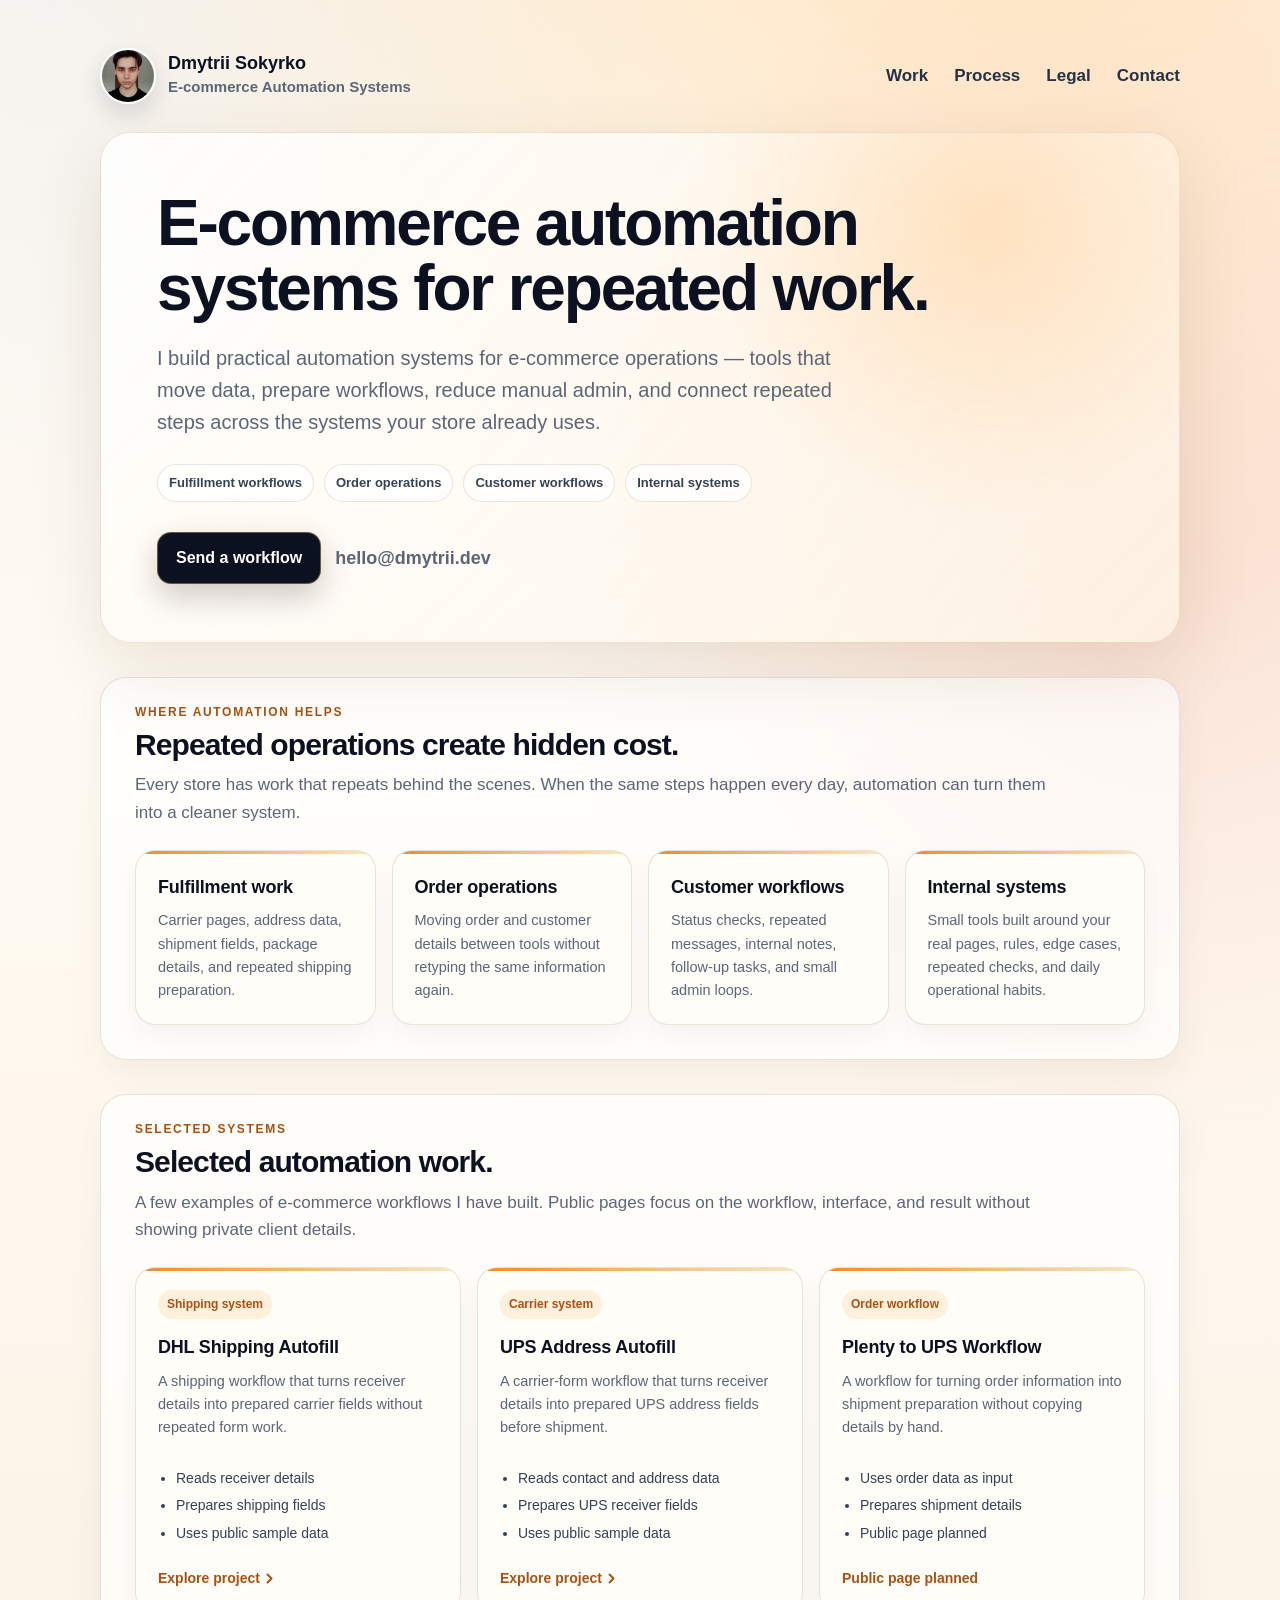
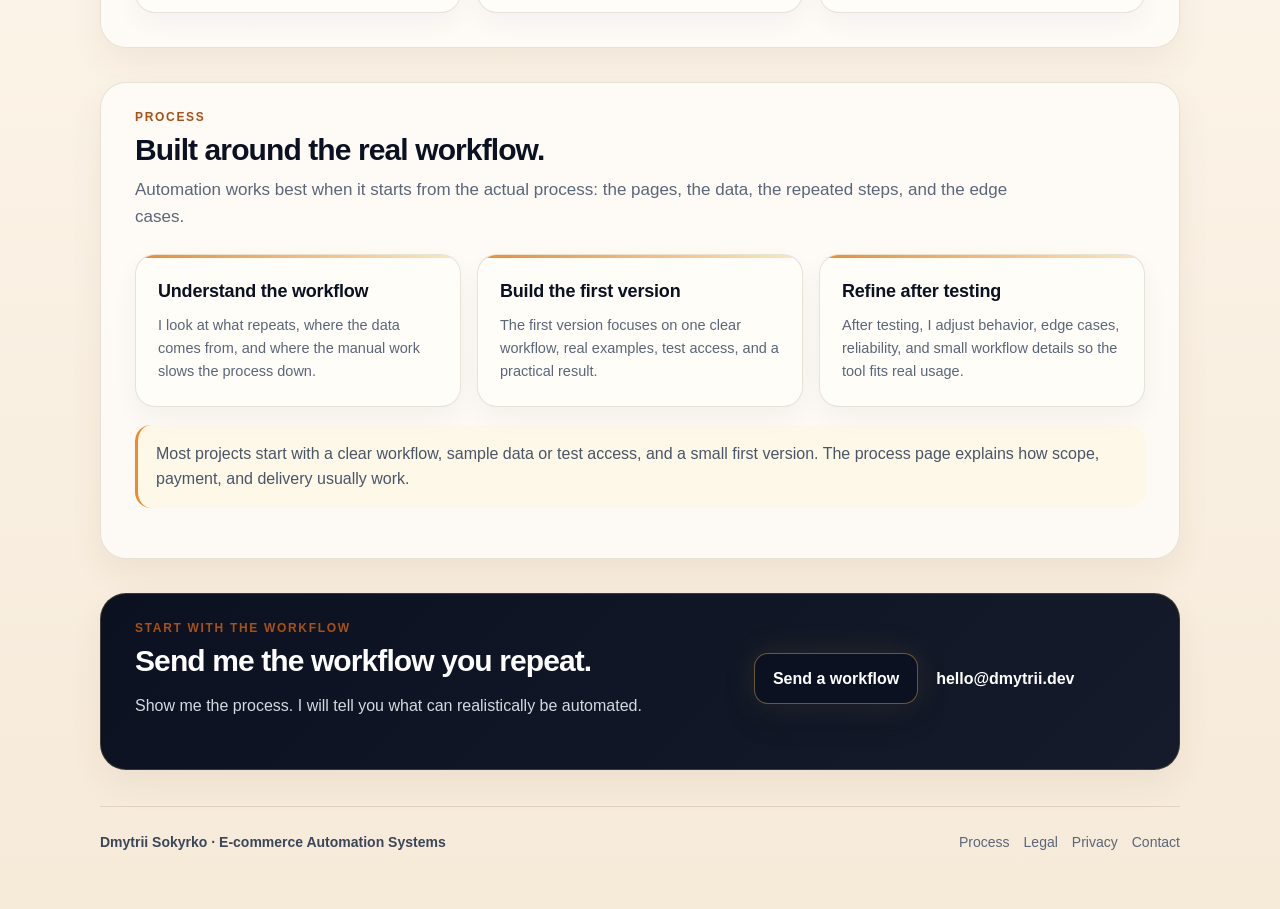
==== commit dece2bf0: "Add files via upload" ====
--- a/index.html
+++ b/index.html
@@ -117,7 +117,7 @@
         <a class="card work-card" href="/ups-address-autofill">
           <span class="tag">Carrier system</span>
             <h3>UPS Address Autofill</h3>
-            <p>A carrier-form workflow that turns receiver details into prepared UPS address fields.</p>
+            <p>A carrier-form workflow that turns receiver details into prepared UPS address fields before shipment.</p>
             <ul>
               <li>Reads contact and address data</li>
               <li>Prepares UPS receiver fields</li>
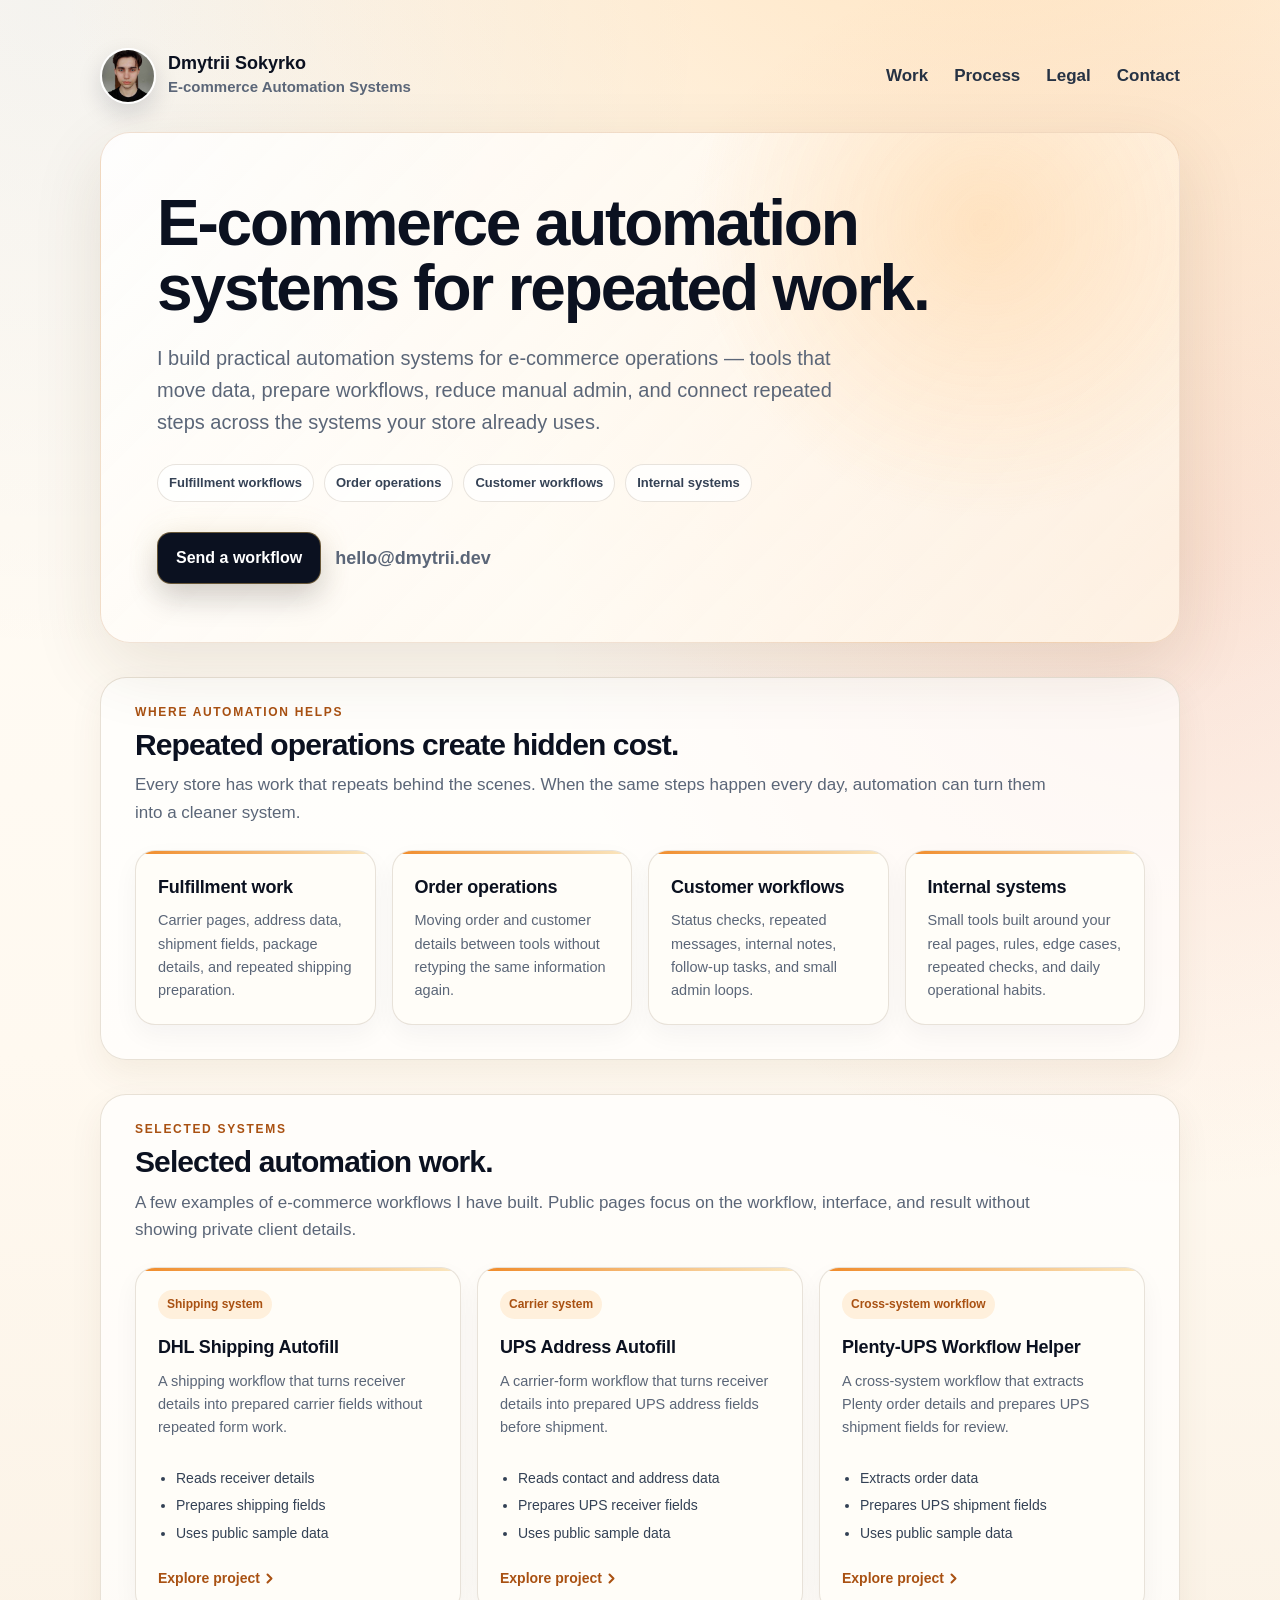
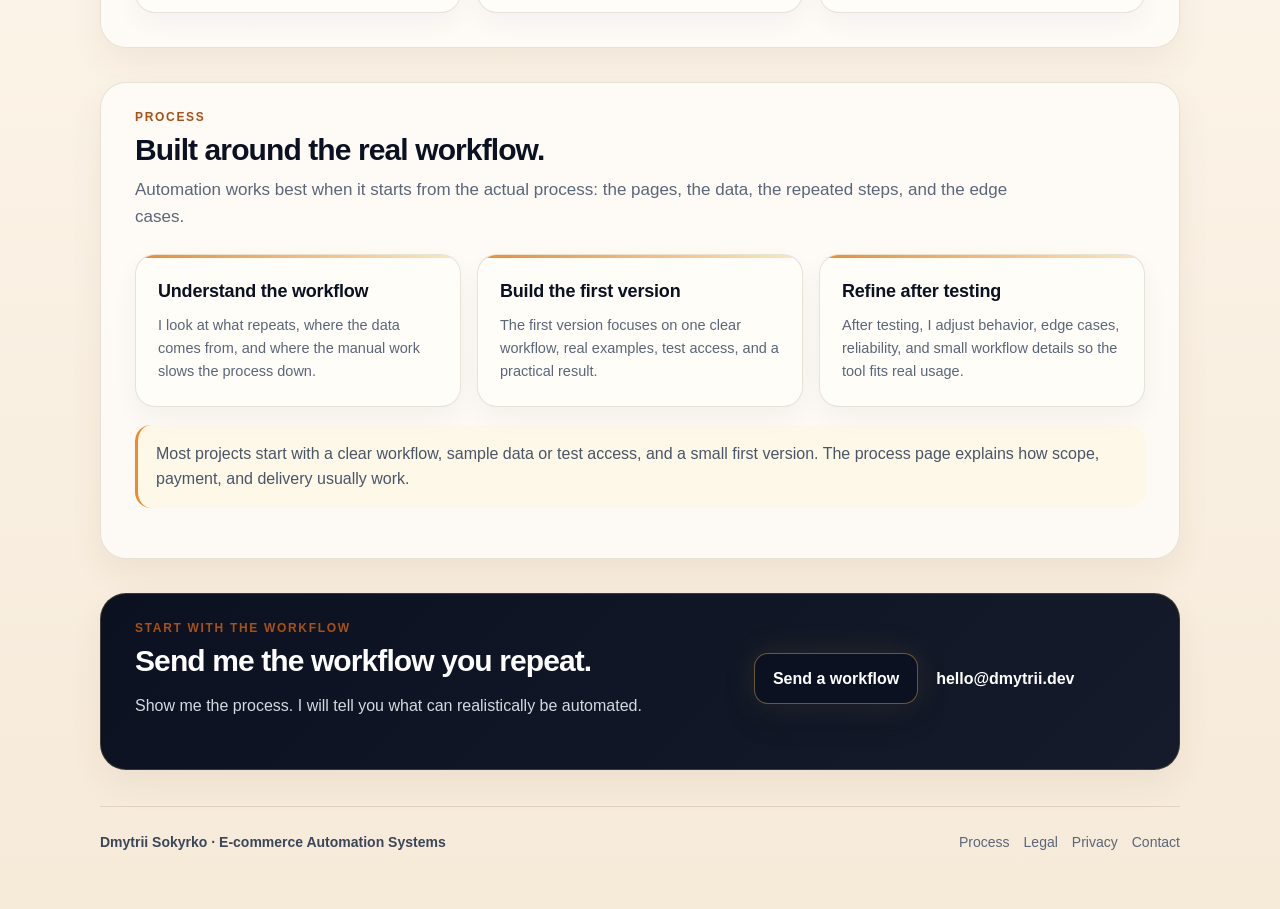
==== commit ebe1a94a: "Add files via upload" ====
--- a/index.html
+++ b/index.html
@@ -132,17 +132,23 @@
             </div>
           </a>
         
-        <div class="card work-card">
-          <span class="tag">Order workflow</span>
-            <h3>Plenty to UPS Workflow</h3>
-            <p>A workflow for turning order information into shipment preparation without copying details by hand.</p>
+        <a class="card work-card" href="/plenty-ups-workflow-helper">
+          <span class="tag">Cross-system workflow</span>
+            <h3>Plenty-UPS Workflow Helper</h3>
+            <p>A cross-system workflow that extracts Plenty order details and prepares UPS shipment fields for review.</p>
             <ul>
-              <li>Uses order data as input</li>
-              <li>Prepares shipment details</li>
-              <li>Public page planned</li>
+              <li>Extracts order data</li>
+              <li>Prepares UPS shipment fields</li>
+              <li>Uses public sample data</li>
             </ul>
-            <span class="bottom">Public page planned</span>
-          </div>
+            <div class="bottom">
+              Explore project
+              <svg class="hover-arrow" viewBox="0 0 10 10" aria-hidden="true">
+                <path class="arrow-line" d="M0.5 5.5h7"></path>
+                <path class="arrow-head" d="M1.5 1.5l4 4-4 4"></path>
+              </svg>
+            </div>
+          </a>
         </div>
     </section>
 
